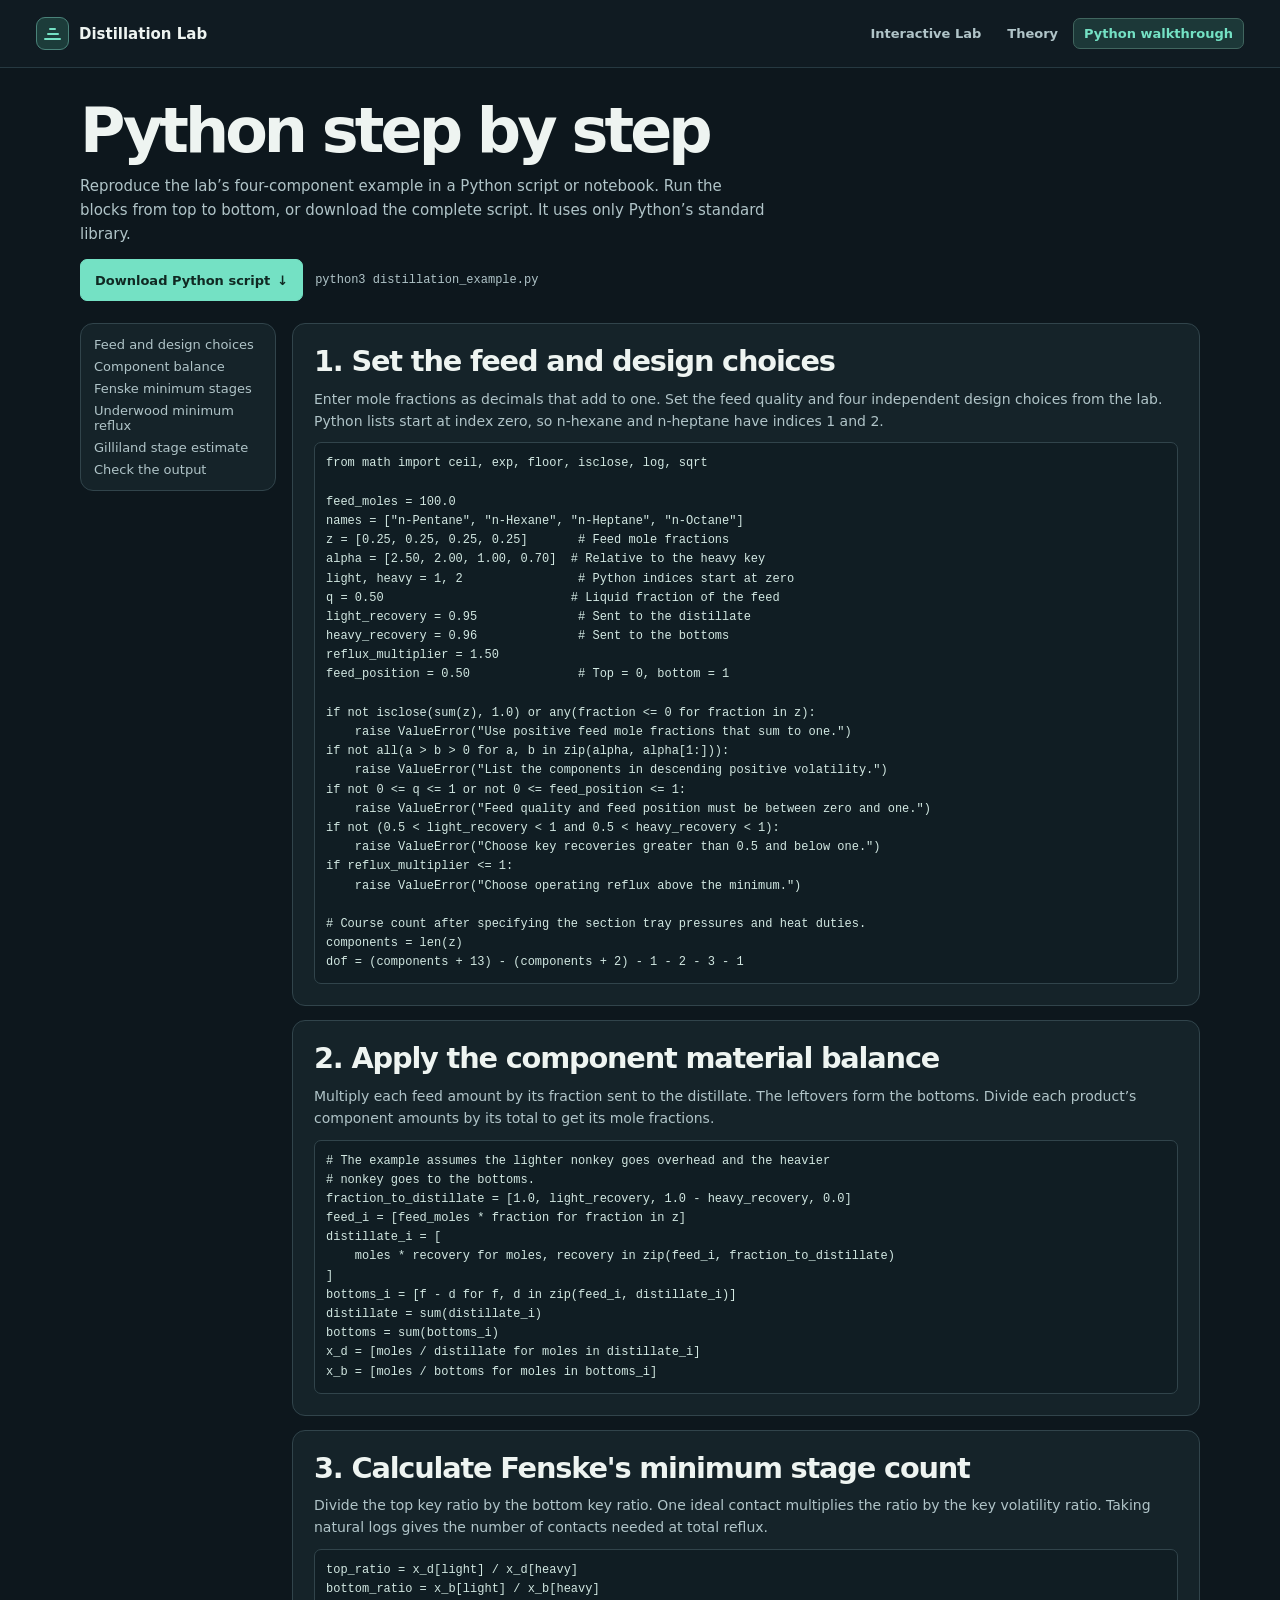
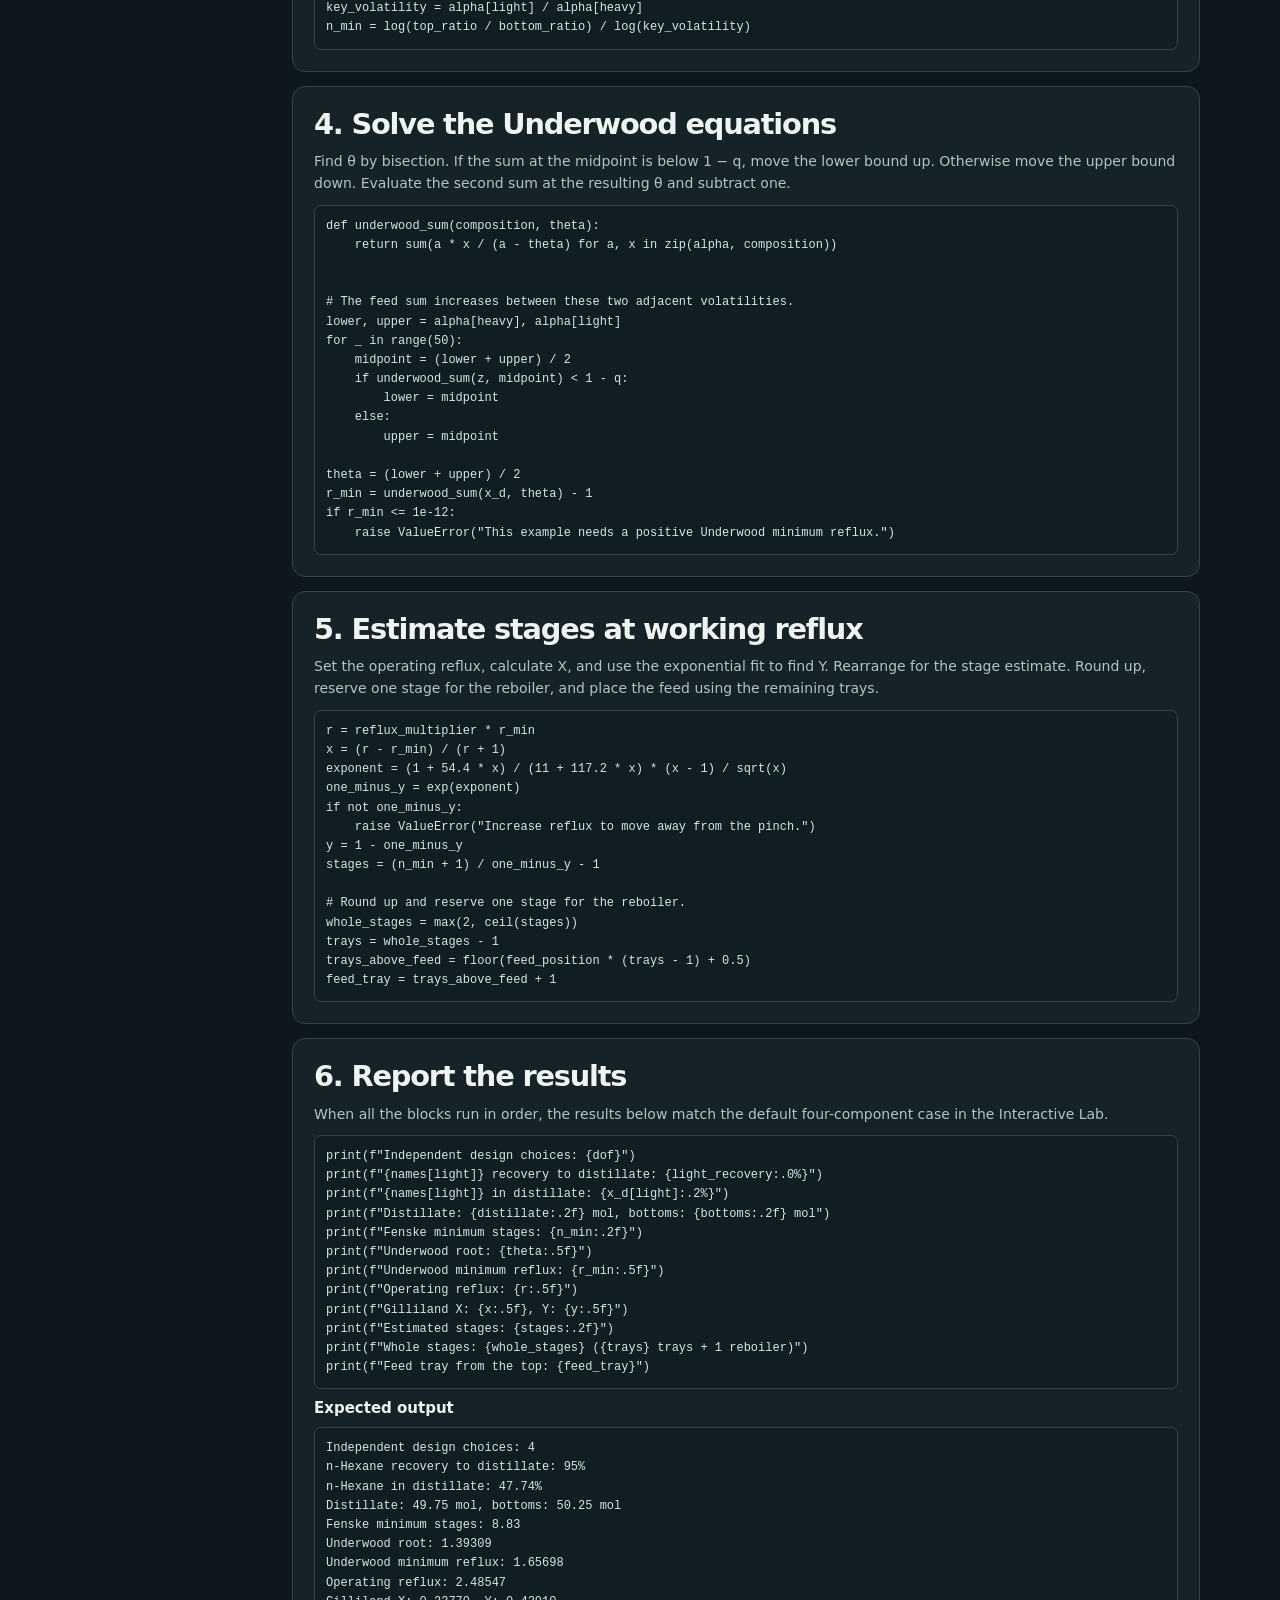
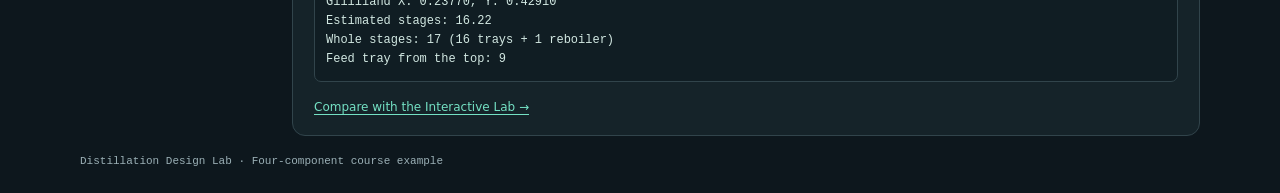
==== python.html @ 4f70b21c "Add contextual help and distillation study guides" ====
<!doctype html>
<html lang="en">
<head>
  <meta charset="utf-8">
  <meta name="viewport" content="width=device-width, initial-scale=1">
  <meta name="theme-color" content="#0d171d">
  <title>Python walkthrough · Distillation Lab</title>
  <link rel="stylesheet" href="styles.css">
</head>
<body>
  <header class="topbar">
    <div class="topbar-inner">
      <a class="brand" href="index.html"><span class="brand-icon" aria-hidden="true"><i></i><i></i><i></i></span> Distillation Lab</a>
      <nav class="page-tabs" aria-label="Lab pages">
        <a href="index.html">Interactive Lab</a>
        <a href="theory.html">Theory</a>
        <a href="python.html" aria-current="page">Python walkthrough</a>
      </nav>
    </div>
  </header>

  <main class="container study-page">
    <header class="study-intro">
      <h1>Python step by step</h1>
      <p>Reproduce the lab’s four-component example in a Python script or notebook. Run the blocks from top to bottom, or download the complete script. It uses only Python’s standard library.</p>
      <div class="study-actions">
        <a class="primary-button" href="distillation_example.py" download>Download Python script <span aria-hidden="true">↓</span></a>
        <code class="run-command">python3 distillation_example.py</code>
      </div>
    </header>

    <div class="study-layout">
      <nav class="panel study-nav" aria-label="Python steps">
        <a href="#feed">Feed and design choices</a>
        <a href="#balance">Component balance</a>
        <a href="#fenske">Fenske minimum stages</a>
        <a href="#underwood">Underwood minimum reflux</a>
        <a href="#gilliland">Gilliland stage estimate</a>
        <a href="#results">Check the output</a>
      </nav>

      <article class="study-content">
        <section class="panel study-section" id="feed">
          <h2>1. Set the feed and design choices</h2>
          <p>Enter mole fractions as decimals that add to one. Set the feed quality and four independent design choices from the lab. Python lists start at index zero, so n-hexane and n-heptane have indices 1 and 2.</p>
          <pre tabindex="0" aria-label="Python code for step 1"><code class="python-step">from math import ceil, exp, floor, isclose, log, sqrt

feed_moles = 100.0
names = [&quot;n-Pentane&quot;, &quot;n-Hexane&quot;, &quot;n-Heptane&quot;, &quot;n-Octane&quot;]
z = [0.25, 0.25, 0.25, 0.25]       # Feed mole fractions
alpha = [2.50, 2.00, 1.00, 0.70]  # Relative to the heavy key
light, heavy = 1, 2                # Python indices start at zero
q = 0.50                          # Liquid fraction of the feed
light_recovery = 0.95              # Sent to the distillate
heavy_recovery = 0.96              # Sent to the bottoms
reflux_multiplier = 1.50
feed_position = 0.50               # Top = 0, bottom = 1

if not isclose(sum(z), 1.0) or any(fraction &lt;= 0 for fraction in z):
    raise ValueError(&quot;Use positive feed mole fractions that sum to one.&quot;)
if not all(a &gt; b &gt; 0 for a, b in zip(alpha, alpha[1:])):
    raise ValueError(&quot;List the components in descending positive volatility.&quot;)
if not 0 &lt;= q &lt;= 1 or not 0 &lt;= feed_position &lt;= 1:
    raise ValueError(&quot;Feed quality and feed position must be between zero and one.&quot;)
if not (0.5 &lt; light_recovery &lt; 1 and 0.5 &lt; heavy_recovery &lt; 1):
    raise ValueError(&quot;Choose key recoveries greater than 0.5 and below one.&quot;)
if reflux_multiplier &lt;= 1:
    raise ValueError(&quot;Choose operating reflux above the minimum.&quot;)

# Course count after specifying the section tray pressures and heat duties.
components = len(z)
dof = (components + 13) - (components + 2) - 1 - 2 - 3 - 1</code></pre>
        </section>

        <section class="panel study-section" id="balance">
          <h2>2. Apply the component material balance</h2>
          <p>Multiply each feed amount by its fraction sent to the distillate. The leftovers form the bottoms. Divide each product’s component amounts by its total to get its mole fractions.</p>
          <pre tabindex="0" aria-label="Python code for step 2"><code class="python-step"># The example assumes the lighter nonkey goes overhead and the heavier
# nonkey goes to the bottoms.
fraction_to_distillate = [1.0, light_recovery, 1.0 - heavy_recovery, 0.0]
feed_i = [feed_moles * fraction for fraction in z]
distillate_i = [
    moles * recovery for moles, recovery in zip(feed_i, fraction_to_distillate)
]
bottoms_i = [f - d for f, d in zip(feed_i, distillate_i)]
distillate = sum(distillate_i)
bottoms = sum(bottoms_i)
x_d = [moles / distillate for moles in distillate_i]
x_b = [moles / bottoms for moles in bottoms_i]</code></pre>
        </section>

        <section class="panel study-section" id="fenske">
          <h2>3. Calculate Fenske&#x27;s minimum stage count</h2>
          <p>Divide the top key ratio by the bottom key ratio. One ideal contact multiplies the ratio by the key volatility ratio. Taking natural logs gives the number of contacts needed at total reflux.</p>
          <pre tabindex="0" aria-label="Python code for step 3"><code class="python-step">top_ratio = x_d[light] / x_d[heavy]
bottom_ratio = x_b[light] / x_b[heavy]
key_volatility = alpha[light] / alpha[heavy]
n_min = log(top_ratio / bottom_ratio) / log(key_volatility)</code></pre>
        </section>

        <section class="panel study-section" id="underwood">
          <h2>4. Solve the Underwood equations</h2>
          <p>Find θ by bisection. If the sum at the midpoint is below 1 − q, move the lower bound up. Otherwise move the upper bound down. Evaluate the second sum at the resulting θ and subtract one.</p>
          <pre tabindex="0" aria-label="Python code for step 4"><code class="python-step">def underwood_sum(composition, theta):
    return sum(a * x / (a - theta) for a, x in zip(alpha, composition))


# The feed sum increases between these two adjacent volatilities.
lower, upper = alpha[heavy], alpha[light]
for _ in range(50):
    midpoint = (lower + upper) / 2
    if underwood_sum(z, midpoint) &lt; 1 - q:
        lower = midpoint
    else:
        upper = midpoint

theta = (lower + upper) / 2
r_min = underwood_sum(x_d, theta) - 1
if r_min &lt;= 1e-12:
    raise ValueError(&quot;This example needs a positive Underwood minimum reflux.&quot;)</code></pre>
        </section>

        <section class="panel study-section" id="gilliland">
          <h2>5. Estimate stages at working reflux</h2>
          <p>Set the operating reflux, calculate X, and use the exponential fit to find Y. Rearrange for the stage estimate. Round up, reserve one stage for the reboiler, and place the feed using the remaining trays.</p>
          <pre tabindex="0" aria-label="Python code for step 5"><code class="python-step">r = reflux_multiplier * r_min
x = (r - r_min) / (r + 1)
exponent = (1 + 54.4 * x) / (11 + 117.2 * x) * (x - 1) / sqrt(x)
one_minus_y = exp(exponent)
if not one_minus_y:
    raise ValueError(&quot;Increase reflux to move away from the pinch.&quot;)
y = 1 - one_minus_y
stages = (n_min + 1) / one_minus_y - 1

# Round up and reserve one stage for the reboiler.
whole_stages = max(2, ceil(stages))
trays = whole_stages - 1
trays_above_feed = floor(feed_position * (trays - 1) + 0.5)
feed_tray = trays_above_feed + 1</code></pre>
        </section>

        <section class="panel study-section" id="results">
          <h2>6. Report the results</h2>
          <p>When all the blocks run in order, the results below match the default four-component case in the Interactive Lab.</p>
          <pre tabindex="0" aria-label="Python code for step 6"><code class="python-step">print(f&quot;Independent design choices: {dof}&quot;)
print(f&quot;{names[light]} recovery to distillate: {light_recovery:.0%}&quot;)
print(f&quot;{names[light]} in distillate: {x_d[light]:.2%}&quot;)
print(f&quot;Distillate: {distillate:.2f} mol, bottoms: {bottoms:.2f} mol&quot;)
print(f&quot;Fenske minimum stages: {n_min:.2f}&quot;)
print(f&quot;Underwood root: {theta:.5f}&quot;)
print(f&quot;Underwood minimum reflux: {r_min:.5f}&quot;)
print(f&quot;Operating reflux: {r:.5f}&quot;)
print(f&quot;Gilliland X: {x:.5f}, Y: {y:.5f}&quot;)
print(f&quot;Estimated stages: {stages:.2f}&quot;)
print(f&quot;Whole stages: {whole_stages} ({trays} trays + 1 reboiler)&quot;)
print(f&quot;Feed tray from the top: {feed_tray}&quot;)</code></pre>
          <h3>Expected output</h3>
          <pre tabindex="0" aria-label="Expected output"><samp id="python-output">Independent design choices: 4
n-Hexane recovery to distillate: 95%
n-Hexane in distillate: 47.74%
Distillate: 49.75 mol, bottoms: 50.25 mol
Fenske minimum stages: 8.83
Underwood root: 1.39309
Underwood minimum reflux: 1.65698
Operating reflux: 2.48547
Gilliland X: 0.23770, Y: 0.42910
Estimated stages: 16.22
Whole stages: 17 (16 trays + 1 reboiler)
Feed tray from the top: 9</samp></pre>
          <div class="study-actions"><a class="text-link" href="index.html#setup">Compare with the Interactive Lab →</a></div>
        </section>
      </article>
    </div>
    <footer>Distillation Design Lab · Four-component course example</footer>
  </main>
</body>
</html>
---- styles.css ----
:root {
  color-scheme: dark;
  --page: #0d171d;
  --panel: #152329;
  --inset: #101d23;
  --edge: #31444b;
  --text: #eef4f1;
  --muted: #b0c4c8;
  --subtle: #9bb0b6;
  --teal: #74e1c4;
  --violet: #c4b2fa;
  --amber: #f4c477;
  --mono: ui-monospace, 'Cascadia Mono', Consolas, monospace;
  font-family: Inter, 'Segoe UI', system-ui, sans-serif;
  background: var(--page);
  color: var(--text);
}
* { box-sizing: border-box; }
body { margin: 0; }
h1, h2, h3, p, figure, dl { margin: 0; }
button, input, select { font: inherit; }
button, select, summary { cursor: pointer; }
button:disabled, input:disabled { cursor: default; opacity: .55; }
a { color: inherit; }
sub, sup { line-height: 0; }
:focus-visible { outline: 2px solid var(--teal); outline-offset: 3px; }
[hidden] { display: none !important; }
.sr-only {
  position: absolute;
  width: 1px;
  height: 1px;
  padding: 0;
  margin: -1px;
  overflow: hidden;
  clip-path: inset(50%);
  white-space: nowrap;
  border: 0;
}

.topbar { border-bottom: 1px solid #263941; background: #101b22; }
.topbar-inner, .container { width: min(1250px, calc(100% - 72px)); margin-inline: auto; }
.topbar-inner { display: flex; align-items: center; justify-content: space-between; gap: 20px; min-height: 67px; }
.brand { display: inline-flex; align-items: center; gap: 10px; font-size: 15px; font-weight: 670; text-decoration: none; white-space: nowrap; }
.brand-icon {
  display: grid;
  align-content: center;
  justify-items: center;
  gap: 3px;
  width: 33px;
  height: 33px;
  border-radius: 9px;
  border: 1px solid #4a837a;
  background: #1c3c3a;
}
.brand-icon i { height: 2px; background: var(--teal); border-radius: 2px; }
.brand-icon i:nth-child(1) { width: 7px; }
.brand-icon i:nth-child(2) { width: 12px; }
.brand-icon i:nth-child(3) { width: 17px; }
.page-tabs { display: flex; flex-wrap: wrap; gap: 4px; }
.page-tabs a {
  border: 1px solid transparent;
  border-radius: 7px;
  padding: 7px 10px;
  color: var(--muted);
  font-size: 13px;
  font-weight: 650;
  text-decoration: none;
}
.page-tabs a:hover { color: var(--text); background: #203139; }
.page-tabs a[aria-current="page"] { border-color: #41665f; background: #1c3838; color: var(--teal); }
.nav-links { display: flex; flex-wrap: wrap; gap: 8px 20px; padding-top: 12px; }
.nav-links a { color: var(--muted); font-size: 12px; font-weight: 600; text-decoration: none; }
.nav-links a:hover, .text-link:hover { color: var(--teal); text-decoration: underline; }

.quiet-button, .primary-button {
  display: inline-flex;
  justify-content: center;
  align-items: center;
  gap: 7px;
  min-height: 36px;
  padding: 6px 11px;
  border: 1px solid #405760;
  border-radius: 7px;
  background: #203139;
  color: var(--text);
  font-size: 12px;
  font-weight: 650;
}
.quiet-button:hover:enabled { background: #2a414a; }
.primary-button {
  background: var(--teal);
  border-color: var(--teal);
  color: #102923;
  min-height: 42px;
  font-size: 13px;
  text-decoration: none;
  padding-inline: 14px;
}
.primary-button:hover { background: #a3f1dd; }
select { max-width: 100%; background: var(--inset); color: var(--text); border: 1px solid #415860; border-radius: 7px; padding: 7px 9px; font-size: 12px; }

.option-with-help { display: inline-flex; align-items: center; gap: 5px; min-width: 0; max-width: 100%; }
.option-with-help select { min-width: 0; }
.help-trigger {
  display: inline-grid;
  flex: 0 0 24px;
  place-items: center;
  width: 24px;
  height: 24px;
  padding: 0;
  border: 1px solid #476570;
  border-radius: 50%;
  background: #1c3039;
  color: var(--teal);
  font: 650 12px/1 var(--mono);
}
.help-trigger:hover { border-color: var(--teal); background: #25434b; }
.option-help {
  display: none;
  width: min(300px, calc(100vw - 24px));
  max-height: calc(100dvh - 24px);
  overflow: auto;
  padding: 12px 14px;
  border: 1px solid #52777f;
  border-radius: 8px;
  background: #1a2b32;
  color: var(--muted);
  box-shadow: 0 8px 28px #071116b3;
  text-align: left;
  font: 400 13px/1.5 Inter, 'Segoe UI', system-ui, sans-serif;
}
.option-help:popover-open { display: block; }
.option-help strong { display: block; margin-bottom: 4px; color: var(--text); }
@supports (position-area: block-end span-inline-end) {
  @position-try --center-option-help {
    position-area: none;
    inset: 0;
    margin: auto;
  }
  .option-help {
    position-area: block-end span-inline-end;
    position-try-fallbacks: flip-inline, flip-block, flip-inline flip-block, --center-option-help;
    inset: auto;
    margin: 6px 0;
  }
  @media (max-width: 600px) {
    .option-help {
      position-area: block-end span-all;
      justify-self: center;
      position-try-fallbacks: flip-block, --center-option-help;
    }
  }
}

.intro { display: grid; grid-template-columns: minmax(0, .76fr) minmax(0, 1.24fr); gap: clamp(22px, 5vw, 70px); align-items: start; padding: 30px 0 26px; }
.hero-copy { padding-block: 8px 0; min-width: 0; }
.eyebrow { color: var(--accent, var(--teal)); font: 600 11px/1.45 var(--mono); letter-spacing: .105em; }
h1 { margin: 8px 0 13px; font-size: clamp(44px, 5.7vw, 79px); line-height: .99; font-weight: 710; letter-spacing: -.063em; }
h1 em { color: var(--teal); font-style: normal; }
.hero-copy > p:not(.eyebrow) { max-width: 39ch; margin-bottom: 16px; color: var(--muted); font-size: 15px; line-height: 1.55; }
.primer { display: grid; gap: 8px; margin-top: 20px; padding-top: 11px; border-top: 1px solid var(--edge); }
.primer div { display: grid; grid-template-columns: 58px minmax(0, 1fr); gap: 8px; color: var(--muted); font-size: 12px; line-height: 1.45; }
.primer dt { color: var(--text); font-weight: 680; }
.primer dd { margin: 0; }

.panel { min-width: 0; border: 1px solid var(--edge); background: var(--panel); border-radius: 13px; padding: 21px; }
.panel[id] { scroll-margin-top: 12px; }
.section-top { display: flex; align-items: start; justify-content: space-between; gap: 12px; }
.panel h2 { font-size: clamp(20px, 2.25vw, 31px); letter-spacing: -.041em; font-weight: 685; line-height: 1.12; }
.panel .eyebrow { margin-bottom: 5px; }
.panel h3 { font-size: 15px; font-weight: 680; }
.connection-caption { margin-top: 4px; color: var(--muted); font-size: 12px; line-height: 1.54; }
.equipment { background: linear-gradient(155deg, #1b2d33, var(--panel) 55%); box-shadow: 0 13px 40px #07111666; }
.equipment h2 { font-size: 20px; }
.equipment-mode { flex-shrink: 0; }
.equipment-diagram {
  margin-top: 11px;
  position: relative;
  border: 1px solid #31454c;
  border-radius: 8px;
  overflow: hidden;
  background-color: #0f1e25;
  background-image: linear-gradient(#23404a54 1px, transparent 1px), linear-gradient(90deg, #23404a54 1px, transparent 1px);
  background-size: 18px 18px;
}
#equipment-plot { display: block; width: 100%; height: 302px; }
#equipment-motion { position: absolute; inset: 0; width: 100%; height: 100%; pointer-events: none; }
.equipment-controls, .demo-controls { display: flex; align-items: center; justify-content: space-between; flex-wrap: wrap; gap: 8px; margin-block: 9px; }
.equipment-controls .quiet-button, .demo-controls .quiet-button { min-height: 32px; }
.diagram-legend { display: flex; flex-wrap: wrap; gap: 6px 12px; color: var(--muted); font-size: 11px; }
.diagram-legend i { font-style: normal; font: 600 13px var(--mono); }
.vapor-key i { color: var(--amber); }
.liquid-key i { color: var(--teal); }
.product-key i { color: var(--violet); }
.tray-allocation { color: var(--teal); font: 11px/1.5 var(--mono); margin-top: 7px; }

.dof, .products, .lesson, .connection { margin-bottom: 18px; }
.setup-actions { display: flex; align-items: center; flex-wrap: wrap; justify-content: end; gap: 7px 10px; flex-shrink: 0; }
.dof .section-top .connection-caption { max-width: 78ch; }
.dof-readout { color: var(--muted); font-size: 11px; white-space: nowrap; }
.dof-readout output { color: var(--teal); font: 600 19px var(--mono); margin-right: 3px; }
.dof-grid { display: grid; grid-template-columns: repeat(2, minmax(0, 1fr)); gap: 16px; margin-top: 15px; }
.input-group { min-width: 0; margin: 0; padding: 5px 12px 9px; border: 1px solid var(--edge); border-radius: 8px; background: var(--inset); }
.input-group legend { font-size: 13px; font-weight: 680; color: var(--teal); padding: 0 5px; }
.input-group .input-caption, .pair-control p { margin: 5px 0 4px; color: var(--muted); font-size: 12px; line-height: 1.45; }
.pair-control { padding-bottom: 6px; border-bottom: 1px solid var(--edge); }
.pair-control .option-with-help { margin-bottom: 5px; }
.pair-control label { font-size: 13px; font-weight: 600; }
.pair-control select { width: 100%; }
#mixture-inputs { margin-top: 8px; }
.mixture-table { width: 100%; border-collapse: collapse; text-align: left; font-size: 12px; }
.mixture-table caption { margin-bottom: 4px; text-align: left; color: var(--muted); font-size: 11px; }
.mixture-table th, .mixture-table td { padding: 4px 3px; border-bottom: 1px solid var(--edge); }
.mixture-table th { font-weight: 600; }
.mixture-table .value { width: 52px; padding-inline: 3px; font-size: 11px; }
.mixture-table small { display: block; color: var(--subtle); }
.value {
  flex-shrink: 0;
  width: 64px;
  padding: 5px 6px;
  border-radius: 5px;
  border: 1px solid #405760;
  background: #0c191f;
  color: var(--teal);
  font: 600 13px var(--mono);
  text-align: center;
  appearance: textfield;
}
.value::-webkit-inner-spin-button { appearance: none; }
.value[aria-invalid="true"] { border-color: var(--amber); }
.value[readonly] { color: var(--muted); border-color: transparent; background: #1c2a30; }
.control { padding: 9px 0 7px; border-bottom: 1px solid var(--edge); }
.control:last-child { border-bottom: 0; padding-bottom: 0; }
.control-title { display: flex; align-items: center; justify-content: space-between; gap: 6px; }
.control-title label { font-size: 13px; font-weight: 600; }
.symbol { color: var(--subtle); font: 11px var(--mono); margin-left: 3px; }
input[type="range"] { accent-color: var(--teal); }
.control input[type="range"], #sweep-range {
  --fill: 0%;
  display: block;
  width: 100%;
  height: 6px;
  margin: 10px 0 7px;
  border-radius: 10px;
  background: linear-gradient(to right, #61c8b3 var(--fill), #3a5159 var(--fill));
  appearance: none;
  cursor: pointer;
}
input[type="range"]::-webkit-slider-thumb { appearance: none; width: 15px; height: 15px; background: var(--teal); border: 2px solid #183e37; border-radius: 50%; }
input[type="range"]::-moz-range-thumb { width: 12px; height: 12px; background: var(--teal); border: 2px solid #183e37; border-radius: 50%; }
.control-endpoints { display: flex; justify-content: space-between; gap: 5px; color: var(--subtle); font: 10px/1.35 var(--mono); }
.input-error { margin-top: 9px; color: var(--amber); font-size: 13px; line-height: 1.45; }
.setup-footer { margin-top: 12px; display: flex; flex-wrap: wrap; justify-content: space-between; gap: 6px 16px; color: var(--muted); font-size: 12px; }
.setup-footer a, .text-link, .dof-proof a { color: var(--teal); font-size: 12px; text-underline-offset: 3px; }

.products { display: grid; grid-template-columns: minmax(0, .75fr) minmax(0, 1.25fr); gap: 16px; }
.products h2 { font-size: 22px; }
.products-intro > p:not(.equation) { margin-block: 6px 10px; color: var(--muted); font-size: 13px; line-height: 1.52; }
.product-streams { display: grid; grid-template-columns: repeat(2, minmax(0, 1fr)); gap: 12px; }
.product-stream { min-width: 0; padding: 10px 12px; border: 1px solid var(--edge); border-radius: 8px; background: var(--inset); }
.product-stream h3 { font-size: 12px; margin-bottom: 8px; }
.composition-bar, .key-bar { display: flex; height: 9px; overflow: hidden; border-radius: 3px; background: #3a5159; }
.composition-bar .stream-segment { flex: 0 0 var(--segment-width); background: var(--component-color); }
.product-stream dl { margin: 7px 0 0; }
.product-stream dl div { display: flex; justify-content: space-between; gap: 6px; align-items: baseline; color: var(--muted); font-size: 11px; line-height: 1.6; }
.product-stream dt { display: flex; gap: 5px; align-items: baseline; }
.component-dot { width: 6px; height: 6px; flex: 0 0 6px; border-radius: 50%; background: var(--component-color); }
.product-stream dd { margin: 0; font-family: var(--mono); white-space: nowrap; }
.product-stream .carryover { color: var(--text); font-weight: 650; }
.product-stream .carryover dd { color: var(--component-color); }
.stream-rate { color: var(--muted); font: 11px var(--mono); display: block; margin-top: 3px; }

.fenske { --accent: var(--teal); }
.underwood { --accent: var(--violet); }
.connection { --accent: var(--amber); }
.lesson { display: grid; grid-template-columns: repeat(2, minmax(0, 1fr)); gap: clamp(15px, 3.5vw, 46px); }
.lesson h2 { max-width: 24ch; }
.lesson-copy > p:not(.eyebrow, .metric), .demo-panel p, .demo-panel figcaption, .reasoning p, .plot-explanation {
  margin-top: 7px;
  color: var(--muted);
  font-size: 13px;
  line-height: 1.55;
}
.metric { color: var(--accent); font: 650 35px/1.15 var(--mono); letter-spacing: -.05em; margin: 8px 0; }
.metric > span { color: var(--muted); font: 12px Inter, 'Segoe UI', system-ui, sans-serif; letter-spacing: 0; }
.equation {
  padding: 8px 9px;
  border: 1px solid var(--edge);
  border-radius: 6px;
  background: var(--inset);
  color: var(--text) !important;
  font: 12px/1.55 var(--mono) !important;
  overflow-wrap: anywhere;
}
.equation-follow { margin-top: 5px; }
.root { display: inline-block; color: var(--violet); margin-left: 5px; }
.reasoning { margin-top: 10px; padding: 8px 0; border-block: 1px solid var(--edge); }
.reasoning summary { font-size: 13px; font-weight: 650; color: var(--accent, var(--text)); padding-block: 2px; }
.text-link { display: inline-block; margin-top: 8px; }
.demo-panel { min-width: 0; align-self: start; padding: 13px; border: 1px solid var(--edge); border-radius: 8px; background: var(--inset); }
.demo-panel .equation { background: #13232b; }
.demo-controls { justify-content: start; }
.key-bars { display: grid; gap: 10px; margin: 12px 0; }
.key-bar { background: #7564ac; height: 14px; }
.key-bar i { display: block; width: 0; background: var(--teal); }
#stage-current-bar { transition: width .32s ease-out; }
.key-current { border: 1px solid #41665f; padding: 7px; border-radius: 6px; background: #1a3034; }
.bar-heading { display: flex; justify-content: space-between; gap: 6px; font-size: 12px; color: var(--muted); margin-bottom: 4px; }
.bar-heading strong { color: var(--text); font: 600 12px var(--mono); }
.light-text { color: var(--teal); }
.heavy-text { color: var(--violet); }
#pinch-plot, #root-plot { display: block; width: 100%; border: 1px solid #2f444c; border-radius: 6px; background: #0d1a21; margin-block: 7px; }
#pinch-plot { height: 227px; }
#root-plot { height: 135px; }
.pinch-options { margin-top: 8px; }

.gilliland-grid { display: grid; grid-template-columns: minmax(0, 1.95fr) minmax(230px, 1fr); gap: 16px; margin-top: 12px; }
.gilliland-chart { min-width: 0; }
.chart-switch {
  display: flex;
  min-width: max-content;
  padding: 3px;
  gap: 2px;
  border: 1px solid var(--edge);
  border-radius: 7px;
  margin: 1px 0 0;
  background: var(--inset);
}
.chart-switch label { position: relative; cursor: pointer; }
.chart-switch input { position: absolute; width: 1px; height: 1px; overflow: hidden; clip-path: inset(50%); }
.chart-switch label span { display: block; border-radius: 5px; padding: 6px 8px; color: var(--muted); font-size: 11px; font-weight: 650; }
.chart-switch input:checked + span { background: #344952; color: var(--text); }
.chart-switch input:focus-visible + span { outline: 2px solid var(--teal); }
.operating-point { display: flex; gap: 6px 18px; flex-wrap: wrap; align-items: center; padding: 8px 10px; border: 1px solid #675943; background: #302b24; border-radius: 7px; }
.operating-point > div { display: flex; align-items: baseline; gap: 6px; color: #ded2bc; font-size: 12px; }
.operating-point output { font: 650 15px var(--mono); color: var(--amber); }
.operating-point .active-stage { align-items: center; }
.active-stage .dot { display: inline-block; width: 7px; height: 7px; flex: 0 0 7px; border-radius: 50%; background: var(--amber); }
.active-stage output { font-size: 18px; }
.plot-area { position: relative; }
#main-plot { display: block; width: 100%; height: 287px; }
.plot-message { position: absolute; inset: 0; display: grid; place-items: center; color: var(--muted); font-size: 13px; text-align: center; padding: 12px; }
.legend, .pinch-legend { display: flex; flex-wrap: wrap; justify-content: center; gap: 6px 13px; color: var(--muted); font-size: 11px; }
.legend > span, .pinch-legend > span { display: inline-flex; align-items: center; gap: 5px; }
.legend-line { width: 17px; border-top: 2px solid var(--amber); }
.fenske-line { border-top-style: dashed; border-color: var(--teal); }
.underwood-line { border-top-style: dashed; border-color: var(--violet); }
.pinch-equilibrium { border-color: var(--violet); }
.pinch-operating { border-top: 1px dashed var(--muted); }
.legend-dot { width: 8px; height: 8px; border: 2px solid var(--amber); border-radius: 50%; }
.sweep-label { display: flex; align-items: center; justify-content: space-between; gap: 6px; margin-top: 12px; font-size: 13px; color: var(--muted); }
.sweep-label output { color: var(--amber); font: 600 13px var(--mono); }
#sweep-range { background: linear-gradient(to right, var(--amber) var(--fill), #3a5159 var(--fill)); margin-block: 12px 7px; }
#sweep-range::-webkit-slider-thumb { background: var(--amber); border-color: #553c25; }
#sweep-range::-moz-range-thumb { background: var(--amber); border-color: #553c25; }
#sweep-play { margin-top: 10px; }

.dof-proof p, .dof-proof li { margin: 7px 0 10px; color: var(--muted); font-size: 13px; line-height: 1.55; }
.dof-proof h3 { margin-top: 14px; }
.dof-proof ul { padding-left: 19px; }
#unit-counts { display: grid; grid-template-columns: repeat(auto-fit, minmax(147px, 1fr)); gap: 8px; }
#unit-counts div { background: var(--inset); border: 1px solid var(--edge); border-radius: 6px; padding: 8px; font-size: 12px; }
#unit-counts dd { color: var(--violet); margin: 4px 0 0; font: 12px var(--mono); }
.proof-heading { align-items: end; flex-wrap: wrap; margin-bottom: 6px; }
.proof-readout { padding: 7px 9px; background: var(--inset); border-radius: 6px; color: var(--teal); font: 12px/1.5 var(--mono); }
.proof-table { width: 100%; border-collapse: collapse; text-align: left; font-size: 12px; }
.proof-table th, .proof-table td { border-bottom: 1px solid var(--edge); padding: 6px 7px; }
.proof-table tbody th { font-weight: 500; color: var(--muted); }
.proof-table :is(th, td):not(:first-child) { text-align: right; }
.proof-table td { font-family: var(--mono); }
.proof-table strong { color: var(--teal); }
.proof-table tr.is-current { background: #244340; }
.proof-table tr.is-current th { color: var(--text); }

.study-page { max-width: 1120px; }
.study-intro { padding-block: 32px 22px; }
.study-intro h1 { margin-top: 0; font-size: clamp(36px, 5vw, 62px); }
.study-intro p { max-width: 72ch; color: var(--muted); font-size: 15px; line-height: 1.6; }
.study-methods {
  display: grid;
  grid-template-columns: repeat(3, minmax(0, 1fr));
  gap: 9px;
  max-width: 680px;
  margin: 17px 0 0;
  padding: 0;
  list-style: none;
}
.study-methods a {
  display: grid;
  gap: 3px;
  height: 100%;
  padding: 8px 10px;
  border: 1px solid var(--edge);
  border-radius: 7px;
  background: var(--inset);
  font-size: 13px;
  text-decoration: none;
}
.study-methods li:nth-child(1) { color: var(--teal); }
.study-methods li:nth-child(2) { color: var(--violet); }
.study-methods li:nth-child(3) { color: var(--amber); }
.study-methods a:hover { border-color: currentColor; }
.study-methods span { color: var(--muted); font-size: 11px; }
.study-layout { display: grid; grid-template-columns: 196px minmax(0, 1fr); gap: 16px; align-items: start; }
.study-nav { display: grid; gap: 7px; position: sticky; top: 12px; padding: 13px; }
.study-nav a { color: var(--muted); font-size: 13px; text-decoration: none; }
.study-nav a:hover { color: var(--teal); text-decoration: underline; }
.study-content { display: grid; gap: 14px; min-width: 0; }
.study-section > :not(:first-child) { margin-top: 10px; }
.study-section p { color: var(--muted); font-size: 14px; line-height: 1.6; }
.study-section p a { color: var(--teal); text-underline-offset: 3px; }
.study-facts { display: grid; grid-template-columns: repeat(2, minmax(0, 1fr)); gap: 8px; }
.study-facts div { padding: 7px 9px; border: 1px solid var(--edge); border-radius: 6px; background: var(--inset); font-size: 12px; }
.study-facts dt { color: var(--teal); font-weight: 650; margin-bottom: 3px; }
.study-facts dd { margin: 0; color: var(--muted); line-height: 1.45; }
.study-table { width: 100%; border-collapse: collapse; text-align: left; font-size: 12px; }
.study-table caption { margin-bottom: 5px; color: var(--muted); text-align: left; }
.study-table th, .study-table td { padding: 6px 7px; border-bottom: 1px solid var(--edge); }
.study-table :is(th, td):not(:first-child) { text-align: right; }
.study-table small { display: block; color: var(--muted); font-size: 11px; font-weight: 400; }
.study-table td { font-family: var(--mono); }
.study-table tfoot { color: var(--teal); }
.study-actions { display: flex; align-items: center; flex-wrap: wrap; gap: 9px 12px; margin-top: 13px; }
.run-command { color: var(--muted); font: 12px/1.5 var(--mono); overflow-wrap: anywhere; }
.study-section pre {
  overflow: auto;
  margin-bottom: 0;
  padding: 11px;
  border: 1px solid var(--edge);
  border-radius: 7px;
  background: var(--inset);
  color: #d2e8e2;
  font: 12px/1.6 var(--mono);
}
.study-section pre :is(code, samp) { font: inherit; }

footer { padding: 17px 0 24px; color: var(--subtle); font: 11px/1.5 var(--mono); }
dialog { width: min(590px, calc(100% - 28px)); max-height: calc(100% - 28px); border: 1px solid #4d636e; border-radius: 12px; padding: 19px; background: var(--panel); color: var(--text); }
dialog::backdrop { background: #080d11c9; }
.notes-header { display: flex; justify-content: space-between; align-items: center; gap: 8px; }
dialog h3 { font-size: 15px; margin-top: 12px; }
dialog p { color: var(--muted); font-size: 13px; line-height: 1.55; margin-top: 6px; }

@media (max-width: 1000px) {
  .topbar-inner, .container { width: calc(100% - 36px); }
  .intro { gap: 20px; }
  .panel { padding: 15px; }
  .nav-links { gap: 6px 14px; }
  .setup-actions { flex-shrink: 1; }
}
@media (max-width: 790px) {
  .topbar-inner { display: grid; grid-template-columns: minmax(0, 1fr) auto; gap: 8px; padding-block: 9px; }
  .page-tabs { grid-column: 1 / -1; grid-row: 2; }
  .intro { grid-template-columns: 1fr; padding-top: 25px; }
  h1 { font-size: clamp(46px, 10vw, 68px); }
  .primer { grid-template-columns: repeat(3, minmax(0, 1fr)); }
  .primer div { display: block; }
  .primer dt { margin-bottom: 3px; }
  .dof .section-top { flex-wrap: wrap; }
  .products, .gilliland-grid { grid-template-columns: 1fr; }
  .study-layout { grid-template-columns: 1fr; }
  .study-nav { display: flex; flex-wrap: wrap; gap: 7px 13px; position: static; }
}
@media (max-width: 570px) {
  .topbar-inner, .container { width: calc(100% - 24px); }
  .intro { padding-block: 20px 15px; }
  .panel { padding: 12px; }
  .section-top { flex-wrap: wrap; gap: 7px; }
  .primer { gap: 8px; }
  .primer div { font-size: 11px; }
  .dof-grid, .lesson { grid-template-columns: 1fr; gap: 12px; }
  .product-streams { gap: 7px; }
  .product-stream { padding: 7px; }
  .product-stream dt { gap: 3px; }
  .product-stream dl div { gap: 4px; }
  .product-stream dd { font-size: 10px; }
  .study-intro { padding-block: 25px 17px; }
  .study-table th, .study-table td { padding-inline: 3px; }
  .study-methods { gap: 5px; }
  .study-methods a { padding: 6px; font-size: 12px; }
  #main-plot { height: 251px; }
}
@media (prefers-reduced-motion: reduce) {
  #stage-current-bar { transition: none; }
}
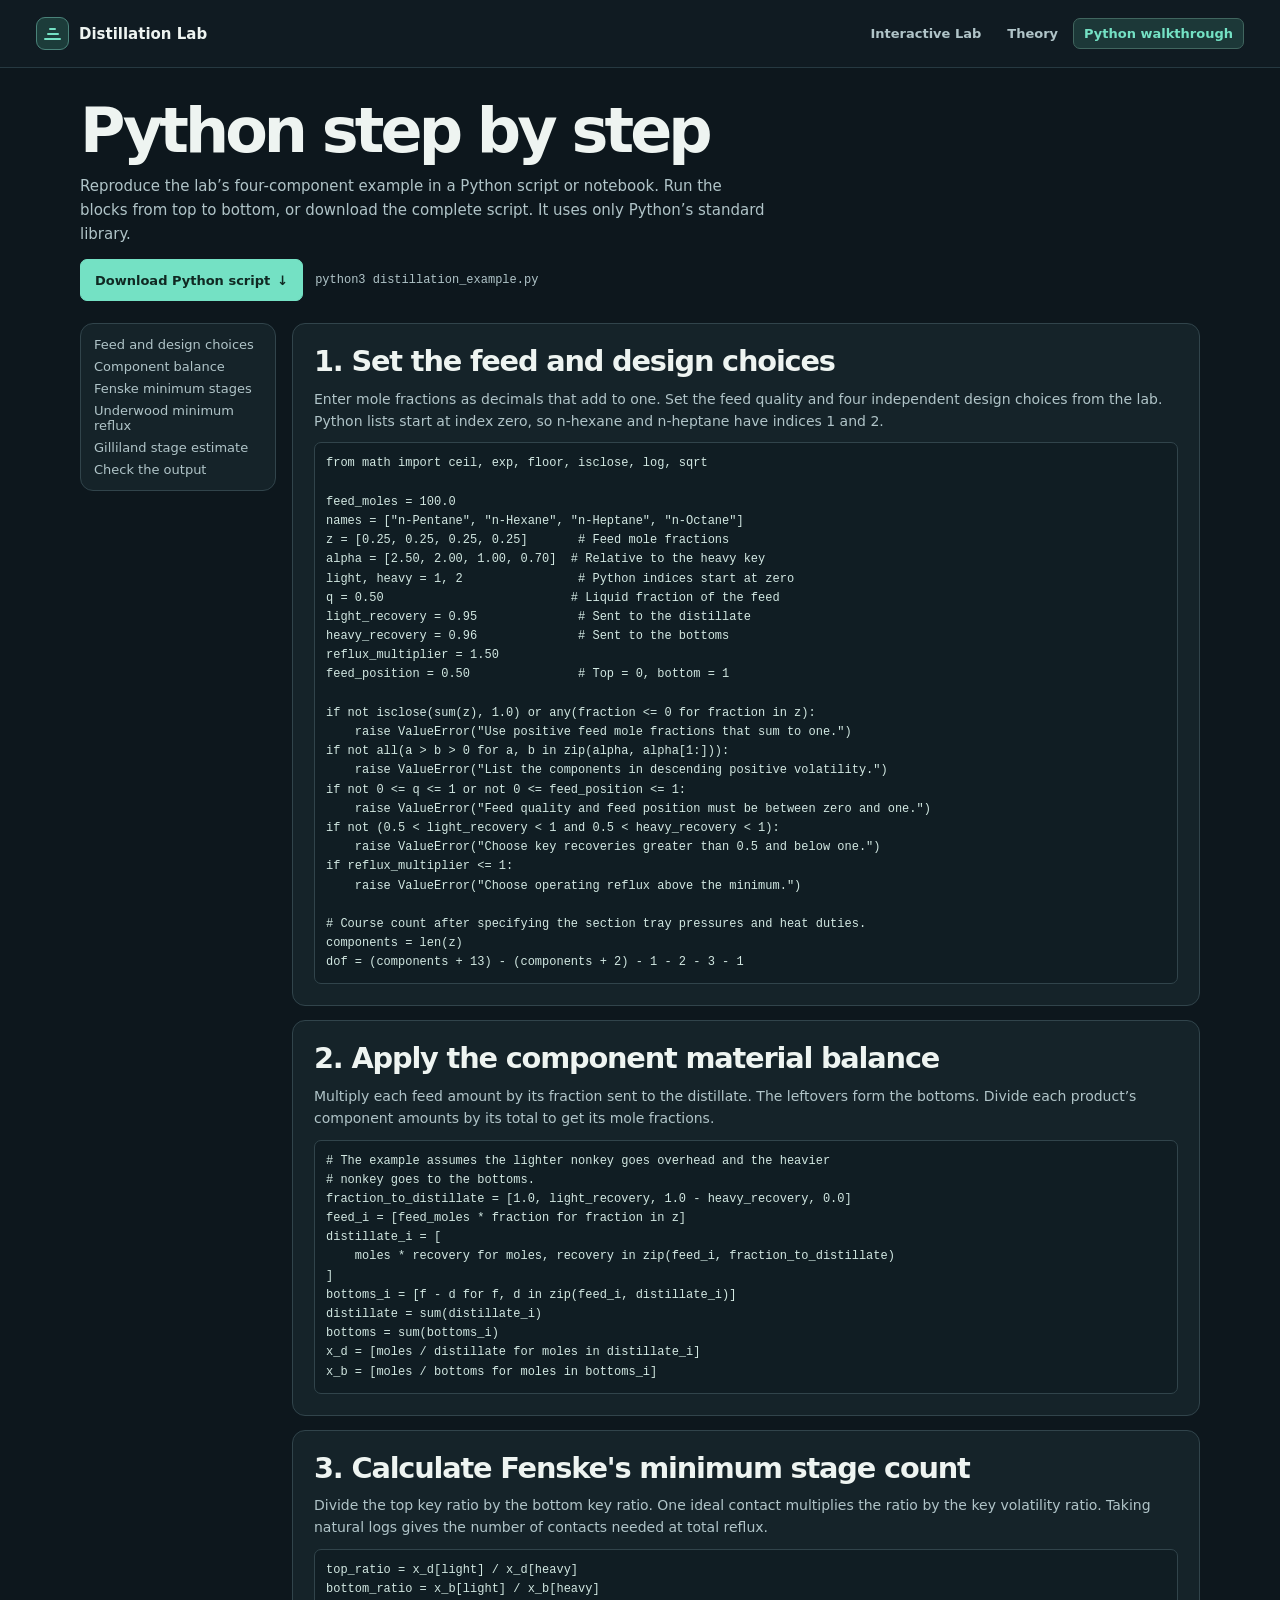
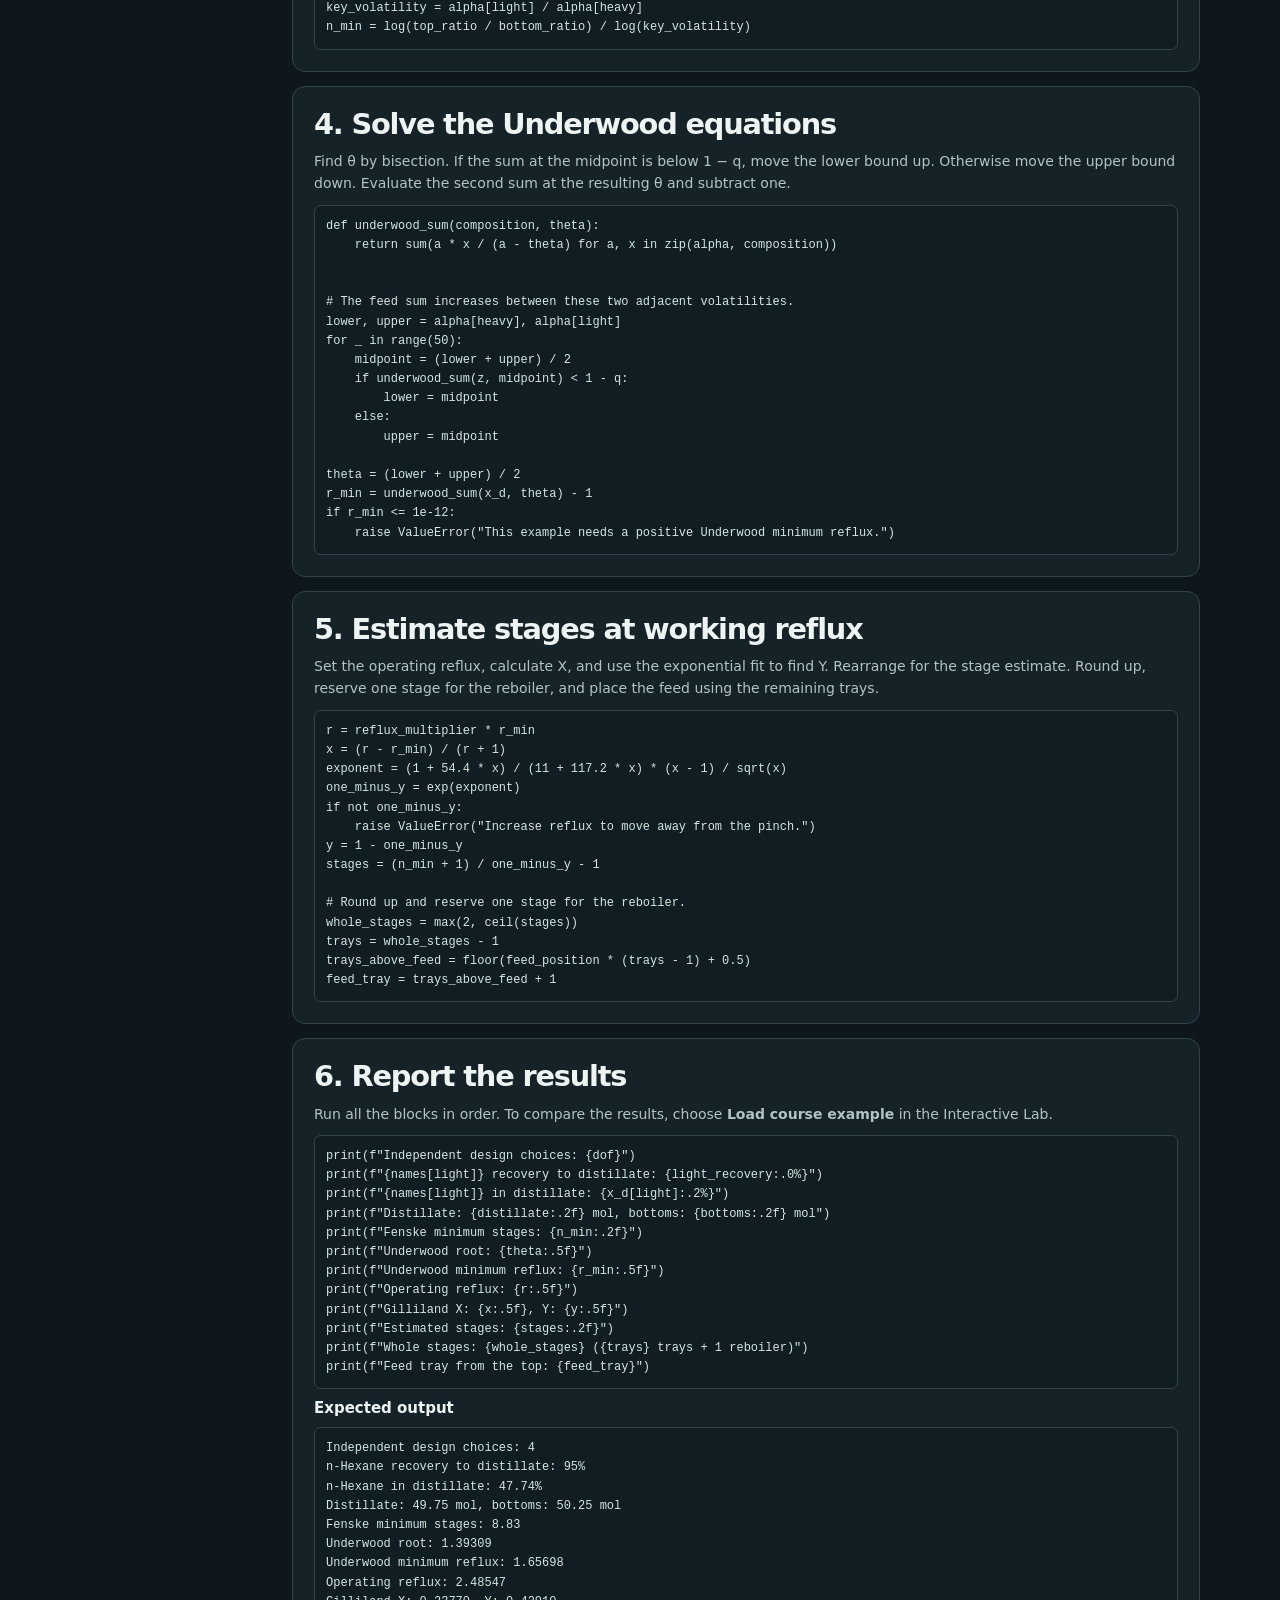
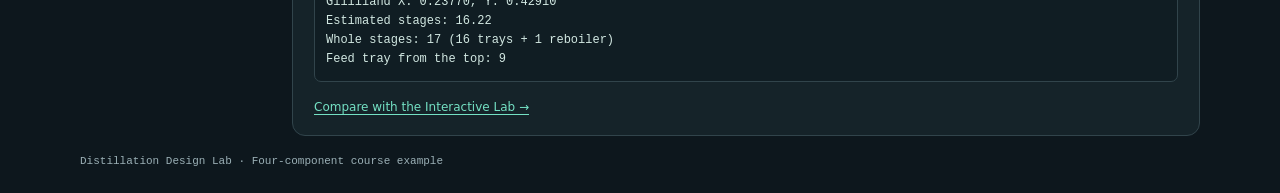
==== commit 2afaa34d: "Start the lab with an empty mixture" ====
--- a/python.html
+++ b/python.html
@@ -141,7 +141,7 @@
 
         <section class="panel study-section" id="results">
           <h2>6. Report the results</h2>
-          <p>When all the blocks run in order, the results below match the default four-component case in the Interactive Lab.</p>
+          <p>Run all the blocks in order. To compare the results, choose <strong>Load course example</strong> in the Interactive Lab.</p>
           <pre tabindex="0" aria-label="Python code for step 6"><code class="python-step">print(f&quot;Independent design choices: {dof}&quot;)
 print(f&quot;{names[light]} recovery to distillate: {light_recovery:.0%}&quot;)
 print(f&quot;{names[light]} in distillate: {x_d[light]:.2%}&quot;)
--- a/styles.css
+++ b/styles.css
@@ -68,7 +68,17 @@
 }
 .page-tabs a:hover { color: var(--text); background: #203139; }
 .page-tabs a[aria-current="page"] { border-color: #41665f; background: #1c3838; color: var(--teal); }
-.nav-links { display: flex; flex-wrap: wrap; gap: 8px 20px; padding-top: 12px; }
+.nav-links {
+  position: sticky;
+  top: 0;
+  z-index: 4;
+  display: flex;
+  flex-wrap: wrap;
+  gap: 8px 20px;
+  padding-block: 12px 9px;
+  border-bottom: 1px solid var(--edge);
+  background: var(--page);
+}
 .nav-links a { color: var(--muted); font-size: 12px; font-weight: 600; text-decoration: none; }
 .nav-links a:hover, .text-link:hover { color: var(--teal); text-decoration: underline; }
 
@@ -108,13 +118,23 @@
   width: 24px;
   height: 24px;
   padding: 0;
-  border: 1px solid #476570;
+  border: 0;
   border-radius: 50%;
-  background: #1c3039;
-  color: var(--teal);
-  font: 650 12px/1 var(--mono);
-}
-.help-trigger:hover { border-color: var(--teal); background: #25434b; }
+  background: transparent;
+}
+.help-icon {
+  display: grid;
+  place-items: center;
+  width: 16px;
+  height: 16px;
+  border: 1px solid #9de6d4;
+  border-radius: 50%;
+  background: #83dcc6;
+  color: #102923;
+  font: 750 11px/1 var(--mono);
+}
+.help-trigger:hover .help-icon,
+.option-with-help:has(.option-help:popover-open) .help-icon { background: #b8f4e4; }
 .option-help {
   display: none;
   width: min(300px, calc(100vw - 24px));
@@ -164,7 +184,7 @@
 .primer dd { margin: 0; }
 
 .panel { min-width: 0; border: 1px solid var(--edge); background: var(--panel); border-radius: 13px; padding: 21px; }
-.panel[id] { scroll-margin-top: 12px; }
+.panel[id] { scroll-margin-top: 52px; }
 .section-top { display: flex; align-items: start; justify-content: space-between; gap: 12px; }
 .panel h2 { font-size: clamp(20px, 2.25vw, 31px); letter-spacing: -.041em; font-weight: 685; line-height: 1.12; }
 .panel .eyebrow { margin-bottom: 5px; }
@@ -199,19 +219,72 @@
 .dof .section-top .connection-caption { max-width: 78ch; }
 .dof-readout { color: var(--muted); font-size: 11px; white-space: nowrap; }
 .dof-readout output { color: var(--teal); font: 600 19px var(--mono); margin-right: 3px; }
-.dof-grid { display: grid; grid-template-columns: repeat(2, minmax(0, 1fr)); gap: 16px; margin-top: 15px; }
+.dof-grid { display: grid; grid-template-columns: repeat(2, minmax(0, 1fr)); align-items: start; gap: 16px; margin-top: 15px; }
 .input-group { min-width: 0; margin: 0; padding: 5px 12px 9px; border: 1px solid var(--edge); border-radius: 8px; background: var(--inset); }
 .input-group legend { font-size: 13px; font-weight: 680; color: var(--teal); padding: 0 5px; }
-.input-group .input-caption, .pair-control p { margin: 5px 0 4px; color: var(--muted); font-size: 12px; line-height: 1.45; }
-.pair-control { padding-bottom: 6px; border-bottom: 1px solid var(--edge); }
-.pair-control .option-with-help { margin-bottom: 5px; }
-.pair-control label { font-size: 13px; font-weight: 600; }
-.pair-control select { width: 100%; }
+.input-group .input-caption { margin: 5px 0 4px; color: var(--muted); font-size: 12px; line-height: 1.45; }
+.component-picker { position: relative; }
+.component-picker label, .key-pair-field label { font-size: 13px; font-weight: 600; }
+.component-search-field {
+  display: flex;
+  align-items: center;
+  gap: 8px;
+  margin-top: 4px;
+  padding-inline: 9px;
+  border: 1px solid #415860;
+  border-radius: 7px;
+  background: #0c191f;
+}
+.component-search-field:focus-within { outline: 2px solid var(--teal); outline-offset: 2px; }
+.component-search-field input { flex: 1; min-width: 0; padding: 9px 0; border: 0; outline: 0; background: transparent; color: var(--text); font-size: 13px; }
+.search-icon { position: relative; flex: 0 0 11px; align-self: center; height: 11px; border: 1.5px solid var(--teal); border-radius: 50%; margin-right: 3px; }
+.search-icon::after { content: ''; position: absolute; right: -4px; bottom: -2px; width: 5px; height: 1.5px; background: var(--teal); transform: rotate(45deg); }
+.component-results {
+  position: absolute;
+  z-index: 5;
+  inset-inline: 0;
+  margin: 4px 0 0;
+  padding: 4px;
+  max-height: 242px;
+  overflow: auto;
+  list-style: none;
+  border: 1px solid #52777f;
+  border-radius: 7px;
+  background: #17282e;
+  box-shadow: 0 8px 20px #081318b3;
+}
+.component-results button {
+  display: flex;
+  justify-content: space-between;
+  gap: 8px;
+  width: 100%;
+  padding: 7px;
+  border: 0;
+  border-radius: 5px;
+  background: transparent;
+  color: var(--text);
+  text-align: left;
+  overflow-wrap: anywhere;
+}
+.component-results button:hover, .component-results button:focus-visible { background: #25434b; }
+.component-results small, .search-note { color: var(--muted); font-size: 11px; }
+.search-note { padding: 6px; }
+.custom-component { margin-top: 7px; padding: 8px; border: 1px solid var(--edge); border-radius: 7px; }
+.custom-component p { color: var(--muted); font-size: 12px; overflow-wrap: anywhere; }
+.custom-component-row, .mixture-summary, .key-pair-field { display: flex; align-items: center; flex-wrap: wrap; gap: 6px 9px; }
+.custom-component-row { margin-block: 5px; }
+.mixture-summary { justify-content: space-between; margin-top: 7px; color: var(--muted); font-size: 12px; }
+.mixture-summary .quiet-button { min-height: 28px; padding-block: 3px; }
+.key-pair-field { align-items: flex-start; margin-bottom: 6px; }
+.key-pair-field select { flex: 1 1 180px; min-width: 0; }
+.remove-component { width: 27px; height: 27px; padding: 0; border: 1px solid var(--edge); border-radius: 5px; background: #1e3036; color: var(--text); }
+.remove-component:hover { background: #35464a; }
 #mixture-inputs { margin-top: 8px; }
 .mixture-table { width: 100%; border-collapse: collapse; text-align: left; font-size: 12px; }
 .mixture-table caption { margin-bottom: 4px; text-align: left; color: var(--muted); font-size: 11px; }
 .mixture-table th, .mixture-table td { padding: 4px 3px; border-bottom: 1px solid var(--edge); }
 .mixture-table th { font-weight: 600; }
+.mixture-table th:first-child { overflow-wrap: anywhere; }
 .mixture-table .value { width: 52px; padding-inline: 3px; font-size: 11px; }
 .mixture-table small { display: block; color: var(--subtle); }
 .value {
@@ -297,6 +370,7 @@
 .reasoning { margin-top: 10px; padding: 8px 0; border-block: 1px solid var(--edge); }
 .reasoning summary { font-size: 13px; font-weight: 650; color: var(--accent, var(--text)); padding-block: 2px; }
 .text-link { display: inline-block; margin-top: 8px; }
+.lesson-links { display: flex; flex-wrap: wrap; gap: 0 12px; }
 .demo-panel { min-width: 0; align-self: start; padding: 13px; border: 1px solid var(--edge); border-radius: 8px; background: var(--inset); }
 .demo-panel .equation { background: #13232b; }
 .demo-controls { justify-content: start; }
@@ -354,6 +428,8 @@
 #sweep-range::-webkit-slider-thumb { background: var(--amber); border-color: #553c25; }
 #sweep-range::-moz-range-thumb { background: var(--amber); border-color: #553c25; }
 #sweep-play { margin-top: 10px; }
+.preview-dot { border-color: var(--teal); }
+.sweep-panel .sweep-preview { color: var(--teal); font-size: 12px; }
 
 .dof-proof p, .dof-proof li { margin: 7px 0 10px; color: var(--muted); font-size: 13px; line-height: 1.55; }
 .dof-proof h3 { margin-top: 14px; }
@@ -435,6 +511,8 @@
 .study-section pre :is(code, samp) { font: inherit; }
 
 footer { padding: 17px 0 24px; color: var(--subtle); font: 11px/1.5 var(--mono); }
+.lab-footer { display: flex; justify-content: space-between; flex-wrap: wrap; gap: 7px 14px; }
+.lab-footer a { color: var(--teal); }
 dialog { width: min(590px, calc(100% - 28px)); max-height: calc(100% - 28px); border: 1px solid #4d636e; border-radius: 12px; padding: 19px; background: var(--panel); color: var(--text); }
 dialog::backdrop { background: #080d11c9; }
 .notes-header { display: flex; justify-content: space-between; align-items: center; gap: 8px; }
@@ -469,6 +547,8 @@
   .primer { gap: 8px; }
   .primer div { font-size: 11px; }
   .dof-grid, .lesson { grid-template-columns: 1fr; gap: 12px; }
+  .nav-links { position: static; }
+  .panel[id] { scroll-margin-top: 8px; }
   .product-streams { gap: 7px; }
   .product-stream { padding: 7px; }
   .product-stream dt { gap: 3px; }
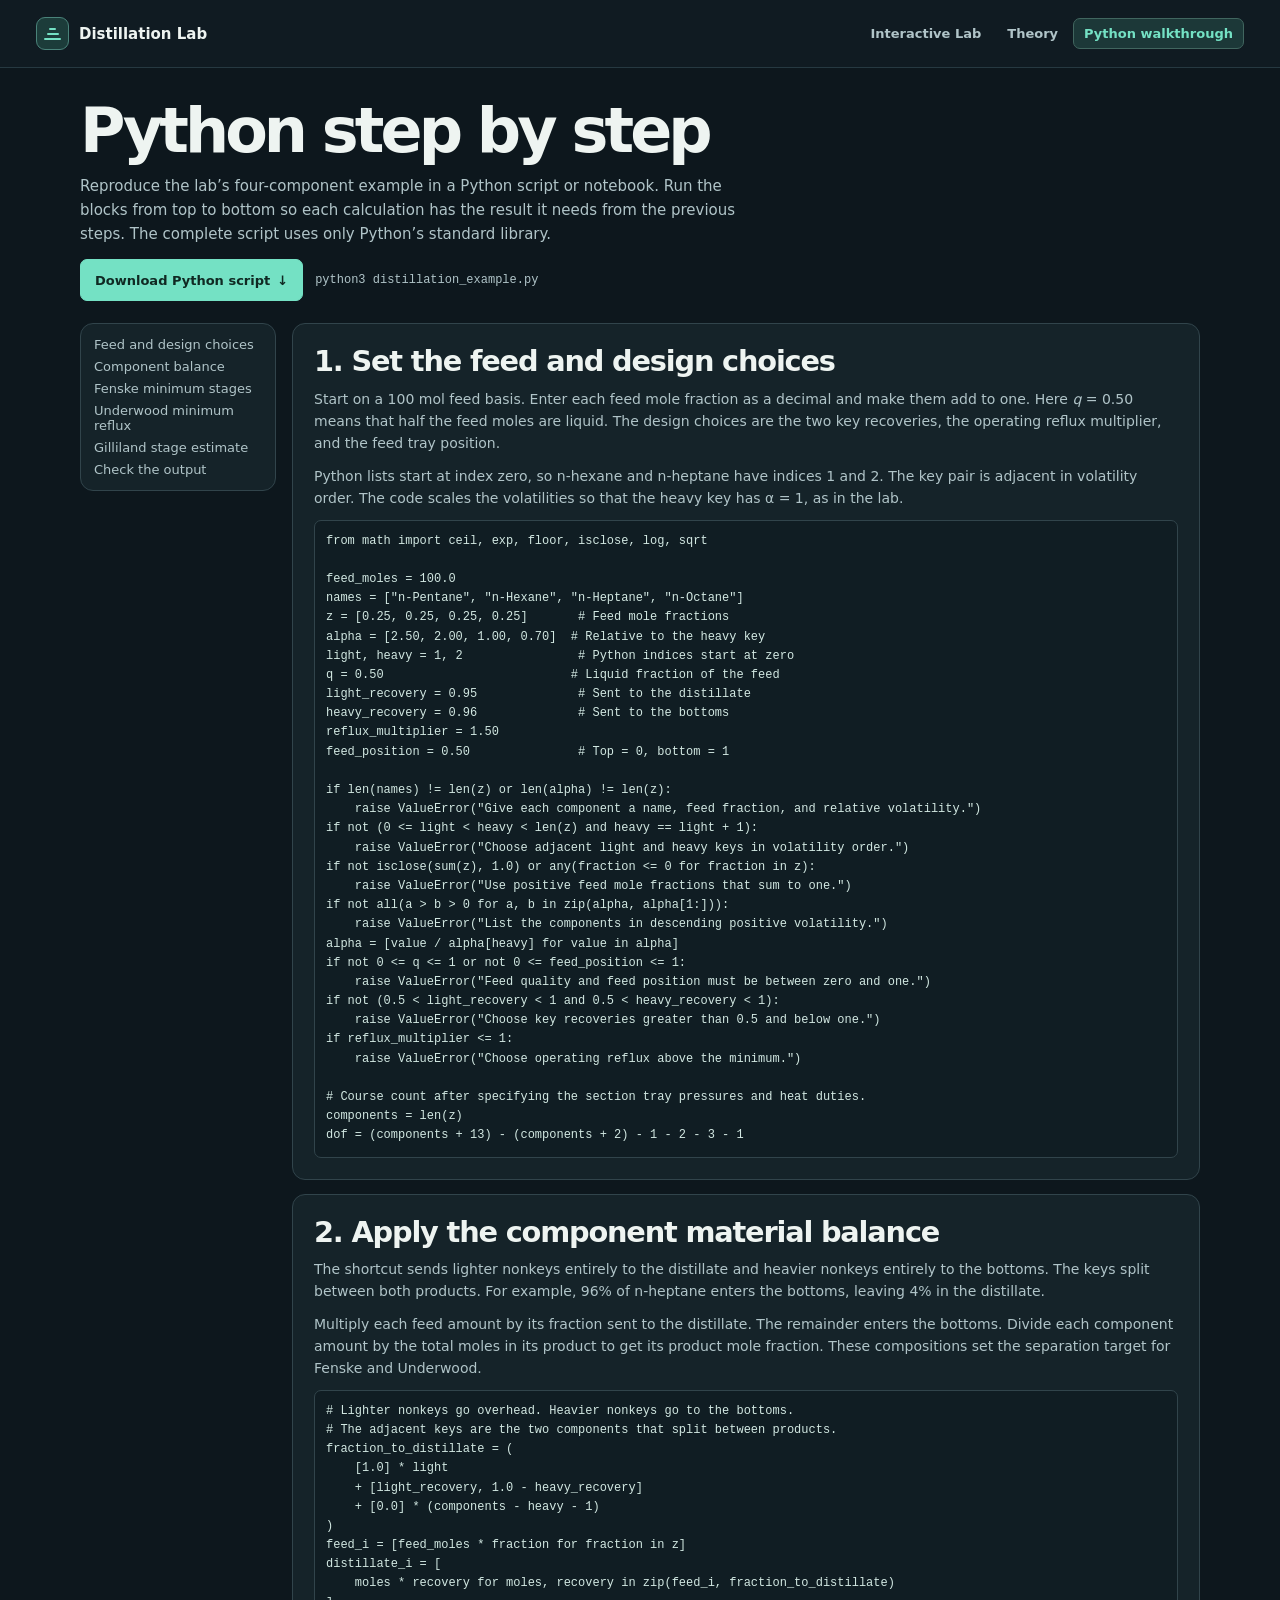
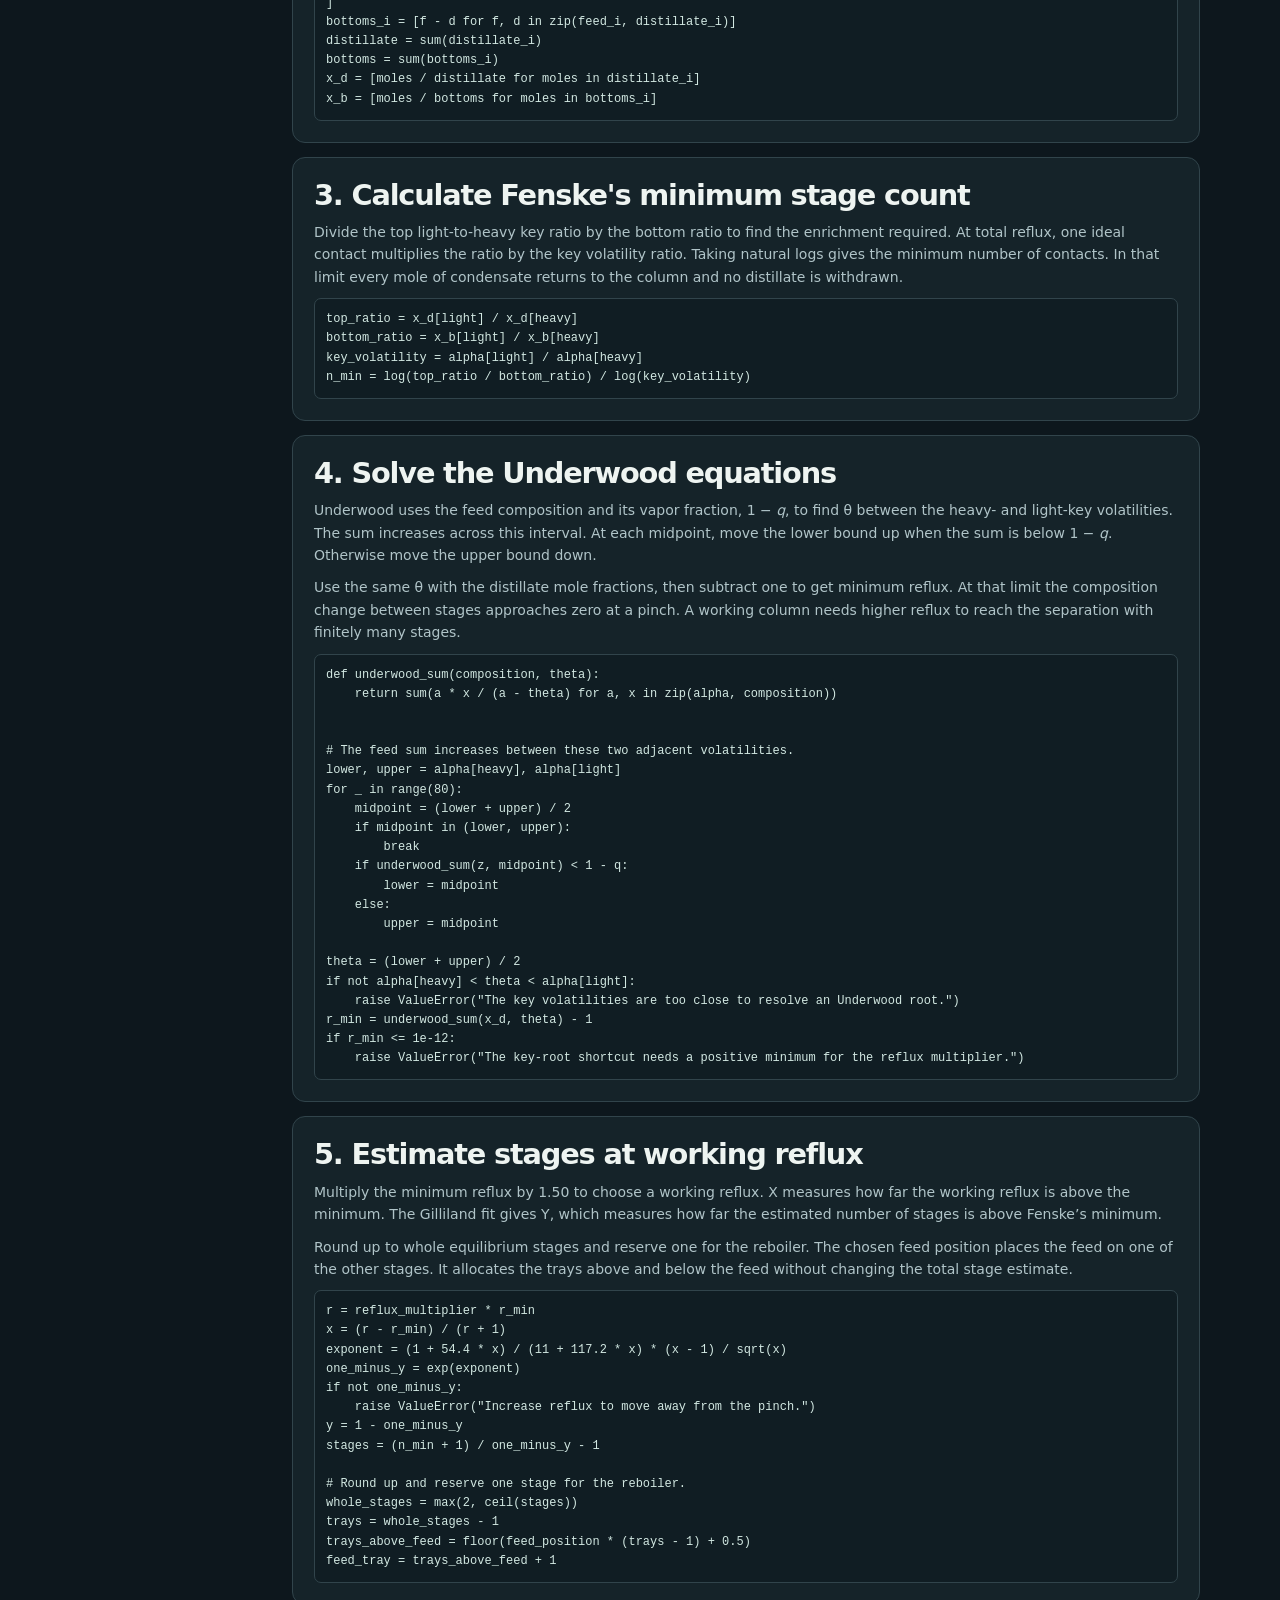
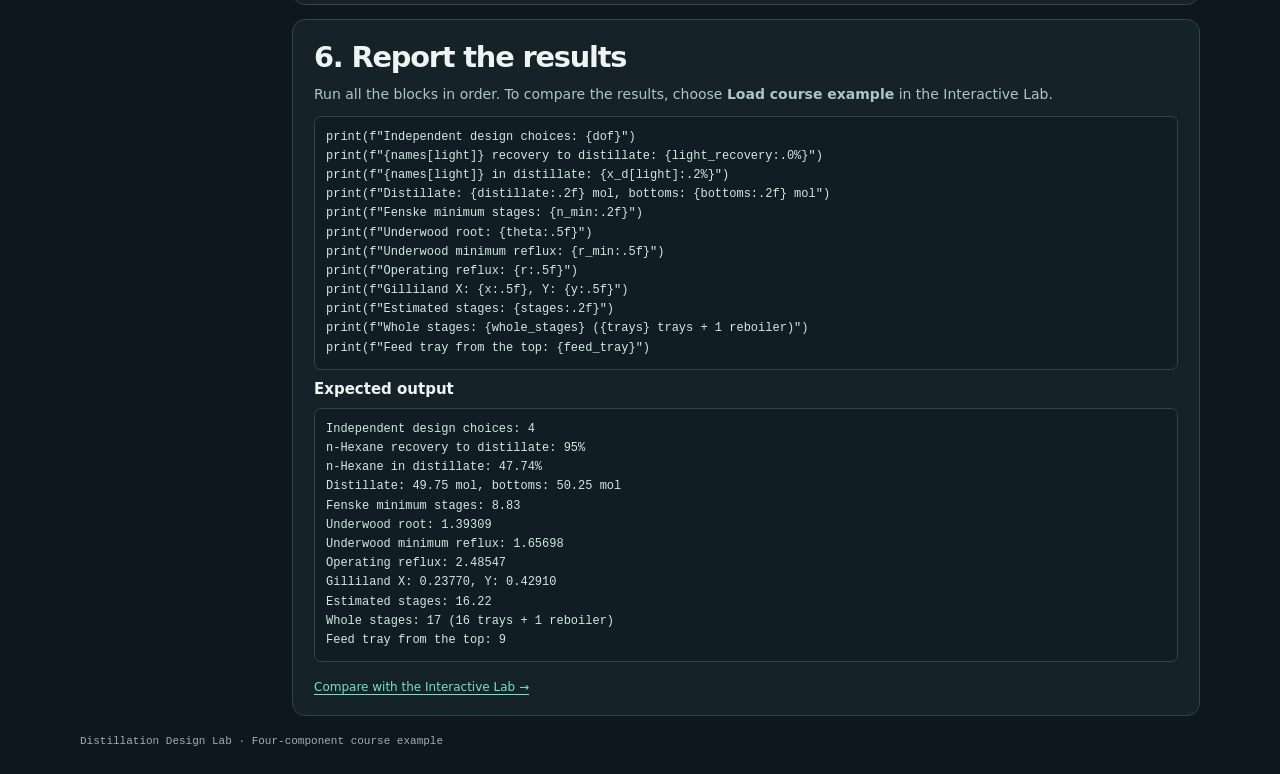
==== commit e2dec553: "Guide the full column design and clarify shortcut limits" ====
--- a/python.html
+++ b/python.html
@@ -22,7 +22,7 @@
   <main class="container study-page">
     <header class="study-intro">
       <h1>Python step by step</h1>
-      <p>Reproduce the lab’s four-component example in a Python script or notebook. Run the blocks from top to bottom, or download the complete script. It uses only Python’s standard library.</p>
+      <p>Reproduce the lab’s four-component example in a Python script or notebook. Run the blocks from top to bottom so each calculation has the result it needs from the previous steps. The complete script uses only Python’s standard library.</p>
       <div class="study-actions">
         <a class="primary-button" href="distillation_example.py" download>Download Python script <span aria-hidden="true">↓</span></a>
         <code class="run-command">python3 distillation_example.py</code>
@@ -42,7 +42,8 @@
       <article class="study-content">
         <section class="panel study-section" id="feed">
           <h2>1. Set the feed and design choices</h2>
-          <p>Enter mole fractions as decimals that add to one. Set the feed quality and four independent design choices from the lab. Python lists start at index zero, so n-hexane and n-heptane have indices 1 and 2.</p>
+          <p>Start on a 100 mol feed basis. Enter each feed mole fraction as a decimal and make them add to one. Here <var>q</var> = 0.50 means that half the feed moles are liquid. The design choices are the two key recoveries, the operating reflux multiplier, and the feed tray position.</p>
+          <p>Python lists start at index zero, so n-hexane and n-heptane have indices 1 and 2. The key pair is adjacent in volatility order. The code scales the volatilities so that the heavy key has α = 1, as in the lab.</p>
           <pre tabindex="0" aria-label="Python code for step 1"><code class="python-step">from math import ceil, exp, floor, isclose, log, sqrt
 
 feed_moles = 100.0
@@ -56,10 +57,15 @@
 reflux_multiplier = 1.50
 feed_position = 0.50               # Top = 0, bottom = 1
 
+if len(names) != len(z) or len(alpha) != len(z):
+    raise ValueError(&quot;Give each component a name, feed fraction, and relative volatility.&quot;)
+if not (0 &lt;= light &lt; heavy &lt; len(z) and heavy == light + 1):
+    raise ValueError(&quot;Choose adjacent light and heavy keys in volatility order.&quot;)
 if not isclose(sum(z), 1.0) or any(fraction &lt;= 0 for fraction in z):
     raise ValueError(&quot;Use positive feed mole fractions that sum to one.&quot;)
 if not all(a &gt; b &gt; 0 for a, b in zip(alpha, alpha[1:])):
     raise ValueError(&quot;List the components in descending positive volatility.&quot;)
+alpha = [value / alpha[heavy] for value in alpha]
 if not 0 &lt;= q &lt;= 1 or not 0 &lt;= feed_position &lt;= 1:
     raise ValueError(&quot;Feed quality and feed position must be between zero and one.&quot;)
 if not (0.5 &lt; light_recovery &lt; 1 and 0.5 &lt; heavy_recovery &lt; 1):
@@ -74,10 +80,15 @@
 
         <section class="panel study-section" id="balance">
           <h2>2. Apply the component material balance</h2>
-          <p>Multiply each feed amount by its fraction sent to the distillate. The leftovers form the bottoms. Divide each product’s component amounts by its total to get its mole fractions.</p>
-          <pre tabindex="0" aria-label="Python code for step 2"><code class="python-step"># The example assumes the lighter nonkey goes overhead and the heavier
-# nonkey goes to the bottoms.
-fraction_to_distillate = [1.0, light_recovery, 1.0 - heavy_recovery, 0.0]
+          <p>The shortcut sends lighter nonkeys entirely to the distillate and heavier nonkeys entirely to the bottoms. The keys split between both products. For example, 96% of n-heptane enters the bottoms, leaving 4% in the distillate.</p>
+          <p>Multiply each feed amount by its fraction sent to the distillate. The remainder enters the bottoms. Divide each component amount by the total moles in its product to get its product mole fraction. These compositions set the separation target for Fenske and Underwood.</p>
+          <pre tabindex="0" aria-label="Python code for step 2"><code class="python-step"># Lighter nonkeys go overhead. Heavier nonkeys go to the bottoms.
+# The adjacent keys are the two components that split between products.
+fraction_to_distillate = (
+    [1.0] * light
+    + [light_recovery, 1.0 - heavy_recovery]
+    + [0.0] * (components - heavy - 1)
+)
 feed_i = [feed_moles * fraction for fraction in z]
 distillate_i = [
     moles * recovery for moles, recovery in zip(feed_i, fraction_to_distillate)
@@ -91,7 +102,7 @@
 
         <section class="panel study-section" id="fenske">
           <h2>3. Calculate Fenske&#x27;s minimum stage count</h2>
-          <p>Divide the top key ratio by the bottom key ratio. One ideal contact multiplies the ratio by the key volatility ratio. Taking natural logs gives the number of contacts needed at total reflux.</p>
+          <p>Divide the top light-to-heavy key ratio by the bottom ratio to find the enrichment required. At total reflux, one ideal contact multiplies the ratio by the key volatility ratio. Taking natural logs gives the minimum number of contacts. In that limit every mole of condensate returns to the column and no distillate is withdrawn.</p>
           <pre tabindex="0" aria-label="Python code for step 3"><code class="python-step">top_ratio = x_d[light] / x_d[heavy]
 bottom_ratio = x_b[light] / x_b[heavy]
 key_volatility = alpha[light] / alpha[heavy]
@@ -100,29 +111,35 @@
 
         <section class="panel study-section" id="underwood">
           <h2>4. Solve the Underwood equations</h2>
-          <p>Find θ by bisection. If the sum at the midpoint is below 1 − q, move the lower bound up. Otherwise move the upper bound down. Evaluate the second sum at the resulting θ and subtract one.</p>
+          <p>Underwood uses the feed composition and its vapor fraction, 1 − <var>q</var>, to find θ between the heavy- and light-key volatilities. The sum increases across this interval. At each midpoint, move the lower bound up when the sum is below 1 − <var>q</var>. Otherwise move the upper bound down.</p>
+          <p>Use the same θ with the distillate mole fractions, then subtract one to get minimum reflux. At that limit the composition change between stages approaches zero at a pinch. A working column needs higher reflux to reach the separation with finitely many stages.</p>
           <pre tabindex="0" aria-label="Python code for step 4"><code class="python-step">def underwood_sum(composition, theta):
     return sum(a * x / (a - theta) for a, x in zip(alpha, composition))
 
 
 # The feed sum increases between these two adjacent volatilities.
 lower, upper = alpha[heavy], alpha[light]
-for _ in range(50):
+for _ in range(80):
     midpoint = (lower + upper) / 2
+    if midpoint in (lower, upper):
+        break
     if underwood_sum(z, midpoint) &lt; 1 - q:
         lower = midpoint
     else:
         upper = midpoint
 
 theta = (lower + upper) / 2
+if not alpha[heavy] &lt; theta &lt; alpha[light]:
+    raise ValueError(&quot;The key volatilities are too close to resolve an Underwood root.&quot;)
 r_min = underwood_sum(x_d, theta) - 1
 if r_min &lt;= 1e-12:
-    raise ValueError(&quot;This example needs a positive Underwood minimum reflux.&quot;)</code></pre>
+    raise ValueError(&quot;The key-root shortcut needs a positive minimum for the reflux multiplier.&quot;)</code></pre>
         </section>
 
         <section class="panel study-section" id="gilliland">
           <h2>5. Estimate stages at working reflux</h2>
-          <p>Set the operating reflux, calculate X, and use the exponential fit to find Y. Rearrange for the stage estimate. Round up, reserve one stage for the reboiler, and place the feed using the remaining trays.</p>
+          <p>Multiply the minimum reflux by 1.50 to choose a working reflux. X measures how far the working reflux is above the minimum. The Gilliland fit gives Y, which measures how far the estimated number of stages is above Fenske’s minimum.</p>
+          <p>Round up to whole equilibrium stages and reserve one for the reboiler. The chosen feed position places the feed on one of the other stages. It allocates the trays above and below the feed without changing the total stage estimate.</p>
           <pre tabindex="0" aria-label="Python code for step 5"><code class="python-step">r = reflux_multiplier * r_min
 x = (r - r_min) / (r + 1)
 exponent = (1 + 54.4 * x) / (11 + 117.2 * x) * (x - 1) / sqrt(x)
--- a/styles.css
+++ b/styles.css
@@ -277,6 +277,8 @@
 .mixture-summary .quiet-button { min-height: 28px; padding-block: 3px; }
 .key-pair-field { align-items: flex-start; margin-bottom: 6px; }
 .key-pair-field select { flex: 1 1 180px; min-width: 0; }
+.key-pair-field select, #feed-conditions { max-width: 100%; }
+#feed-conditions { margin-top: 8px; }
 .remove-component { width: 27px; height: 27px; padding: 0; border: 1px solid var(--edge); border-radius: 5px; background: #1e3036; color: var(--text); }
 .remove-component:hover { background: #35464a; }
 #mixture-inputs { margin-top: 8px; }
@@ -304,6 +306,7 @@
 .value[readonly] { color: var(--muted); border-color: transparent; background: #1c2a30; }
 .control { padding: 9px 0 7px; border-bottom: 1px solid var(--edge); }
 .control:last-child { border-bottom: 0; padding-bottom: 0; }
+#recovery-controls { padding-bottom: 7px; border-bottom: 1px solid var(--edge); }
 .control-title { display: flex; align-items: center; justify-content: space-between; gap: 6px; }
 .control-title label { font-size: 13px; font-weight: 600; }
 .symbol { color: var(--subtle); font: 11px var(--mono); margin-left: 3px; }
@@ -336,7 +339,8 @@
 .composition-bar .stream-segment { flex: 0 0 var(--segment-width); background: var(--component-color); }
 .product-stream dl { margin: 7px 0 0; }
 .product-stream dl div { display: flex; justify-content: space-between; gap: 6px; align-items: baseline; color: var(--muted); font-size: 11px; line-height: 1.6; }
-.product-stream dt { display: flex; gap: 5px; align-items: baseline; }
+.product-stream dt { display: flex; min-width: 0; gap: 5px; align-items: baseline; }
+.product-stream dt span { overflow-wrap: anywhere; }
 .component-dot { width: 6px; height: 6px; flex: 0 0 6px; border-radius: 50%; background: var(--component-color); }
 .product-stream dd { margin: 0; font-family: var(--mono); white-space: nowrap; }
 .product-stream .carryover { color: var(--text); font-weight: 650; }
@@ -387,6 +391,44 @@
 #pinch-plot { height: 227px; }
 #root-plot { height: 135px; }
 .pinch-options { margin-top: 8px; }
+.condenser-proof { margin-top: 12px; }
+.condensate-diagram { margin-top: 10px; }
+.condensate-inlet {
+  text-align: center;
+  color: var(--muted);
+  font-size: 12px;
+}
+.condensate-inlet::after { content: ''; display: block; width: 2px; height: 12px; margin-inline: auto; background: var(--teal); }
+.condensate-inlet strong { margin-inline-start: 4px; color: var(--text); }
+.condensate-drum {
+  width: min(215px, 84%);
+  margin-inline: auto;
+  padding: 7px 13px;
+  border: 1px solid var(--subtle);
+  border-radius: 24px;
+  background: #14252c;
+  text-align: center;
+  font-size: 12px;
+}
+.condensate-split { height: 9px; margin-top: 5px; overflow: hidden; border-radius: 6px; background: var(--violet); }
+.condensate-split i { display: block; width: var(--reflux-share, 100%); height: 100%; background: var(--teal); transition: width .3s ease; }
+.condensate-pipes { display: flex; width: 50%; height: 17px; margin-inline: auto; }
+.condensate-pipes i { flex: 1; border-top: 2px solid; border-left: 2px solid; border-top-left-radius: 5px; color: var(--teal); }
+.condensate-pipes i + i { border-left: 0; border-right: 2px solid; border-radius: 0 5px 0 0; color: var(--violet); }
+.condensate-diagram[data-total="true"] .condensate-pipes i + i { border-top-style: dashed; border-right-style: dashed; color: var(--subtle); }
+.condensate-outlets, .pinch-measures { display: grid; grid-template-columns: repeat(2, minmax(0, 1fr)); gap: 7px; }
+.condensate-outlets > div, .pinch-measures > div {
+  padding: 7px 8px;
+  border: 1px solid var(--edge);
+  border-radius: 6px;
+  background: #14252c;
+}
+.condensate-outlets dt, .pinch-measures dt { color: var(--muted); font-size: 12px; }
+.condensate-outlets dd, .pinch-measures dd { margin: 4px 0 0; color: var(--teal); font: 650 13px/1.3 var(--mono); }
+.condensate-outlets > div:last-child dd, .pinch-measures > div:first-child dd { color: var(--violet); }
+.condensate-diagram[data-total="true"] .condensate-outlets > div:last-child { border-style: dashed; background: transparent; }
+#condenser-proof-result { display: block; margin-top: 3px; color: var(--text); }
+.pinch-measures { margin-top: 8px; }
 
 .gilliland-grid { display: grid; grid-template-columns: minmax(0, 1.95fr) minmax(230px, 1fr); gap: 16px; margin-top: 12px; }
 .gilliland-chart { min-width: 0; }
@@ -447,6 +489,124 @@
 .proof-table strong { color: var(--teal); }
 .proof-table tr.is-current { background: #244340; }
 .proof-table tr.is-current th { color: var(--text); }
+
+.walkthrough-open { overflow: hidden; }
+.walkthrough { position: fixed; inset: 0; z-index: 30; pointer-events: none; }
+.walkthrough-shade {
+  position: absolute;
+  background: #050b10a6;
+  pointer-events: auto;
+  cursor: pointer;
+}
+.shade-top { inset: 0 0 auto; height: var(--spot-top); }
+.shade-bottom { inset: var(--spot-bottom) 0 0; }
+.shade-left { inset: var(--spot-top) auto auto 0; width: var(--spot-left); height: var(--spot-height); }
+.shade-right { inset: var(--spot-top) 0 auto var(--spot-right); height: var(--spot-height); }
+.walkthrough-spotlight {
+  position: absolute;
+  top: var(--spot-top);
+  left: var(--spot-left);
+  width: var(--spot-width);
+  height: var(--spot-height);
+  border: 2px solid var(--teal);
+  border-radius: 8px;
+  box-shadow: 0 0 16px #74e1c422;
+}
+#mixture-picker-step.walkthrough-target .component-results {
+  position: static;
+  max-height: var(--walkthrough-results-height, 138px);
+  box-shadow: none;
+}
+.walkthrough-target-scroll { max-height: var(--walkthrough-target-height); overflow: auto; overscroll-behavior: contain; }
+.walkthrough-card {
+  --walkthrough-paper: #f3faf7;
+  --walkthrough-line: #b5d1c7;
+  position: absolute;
+  display: flex;
+  flex-direction: column;
+  pointer-events: auto;
+  width: min(320px, calc(100% - 24px));
+  border: 1px solid var(--walkthrough-line);
+  border-radius: 11px;
+  background: var(--walkthrough-paper);
+  color: #152e2a;
+  box-shadow: 0 10px 32px #07111691;
+}
+.walkthrough-card:focus { outline: none; }
+.walkthrough-card::before {
+  position: absolute;
+  width: 12px;
+  height: 12px;
+  background: var(--walkthrough-paper);
+  transform: rotate(45deg);
+  pointer-events: none;
+  content: "";
+}
+.walkthrough-card[data-placement="right"]::before {
+  top: calc(var(--spotlight-pointer) - 6px);
+  left: -7px;
+  border-bottom: 1px solid var(--walkthrough-line);
+  border-left: 1px solid var(--walkthrough-line);
+}
+.walkthrough-card[data-placement="left"]::before {
+  top: calc(var(--spotlight-pointer) - 6px);
+  right: -7px;
+  border-top: 1px solid var(--walkthrough-line);
+  border-right: 1px solid var(--walkthrough-line);
+}
+.walkthrough-card[data-placement="below"]::before {
+  top: -7px;
+  left: calc(var(--spotlight-pointer) - 6px);
+  border-top: 1px solid var(--walkthrough-line);
+  border-left: 1px solid var(--walkthrough-line);
+}
+.walkthrough-card[data-placement="above"]::before {
+  bottom: -7px;
+  left: calc(var(--spotlight-pointer) - 6px);
+  border-bottom: 1px solid var(--walkthrough-line);
+  border-right: 1px solid var(--walkthrough-line);
+}
+.walkthrough-card :focus-visible { outline-color: #177b68; }
+.walkthrough-body { min-height: 0; overflow: auto; overscroll-behavior: contain; padding: 12px 14px 6px; }
+.walkthrough-body:focus-visible { outline-offset: -2px; }
+.walkthrough-progress { color: #486660; font: 700 11px/1.4 var(--mono); text-transform: uppercase; }
+.walkthrough-progress-bar {
+  display: block;
+  appearance: none;
+  width: 100%;
+  height: 4px;
+  margin-top: 5px;
+  overflow: hidden;
+  border: 0;
+  border-radius: 5px;
+  background: #dbeae4;
+  color: #168674;
+}
+.walkthrough-progress-bar::-webkit-progress-bar { background: #dbeae4; }
+.walkthrough-progress-bar::-webkit-progress-value { background: #168674; border-radius: 5px; }
+.walkthrough-progress-bar::-moz-progress-bar { background: #168674; border-radius: 5px; }
+#walkthrough-title { margin-top: 8px; font-size: 16px; line-height: 1.25; }
+#walkthrough-instruction { margin-top: 4px; font-size: 14px; font-weight: 600; line-height: 1.4; }
+.walkthrough-why { margin-top: 6px; color: #36564f; font-size: 13px; line-height: 1.4; }
+.walkthrough-status { margin-top: 4px; color: #46645e; font-size: 12px; line-height: 1.4; }
+.walkthrough-actions, .walkthrough-navigation { display: flex; align-items: center; gap: 6px; }
+.walkthrough-actions { flex-shrink: 0; justify-content: space-between; padding: 4px 12px 10px; }
+.walkthrough-actions button { min-height: 34px; }
+.walkthrough-navigation .quiet-button { border-color: #bdd6ce; background: transparent; color: #31544c; }
+.walkthrough-navigation .quiet-button:hover:enabled { background: #e0eee9; }
+.walkthrough-navigation .primary-button { min-width: 68px; border-color: transparent; background: #086b59; color: white; }
+.walkthrough-navigation .primary-button:hover:enabled { background: #065447; }
+.walkthrough-skip, .walkthrough-edit {
+  padding: 5px;
+  border: 0;
+  background: transparent;
+  color: #42645b;
+  font-size: 12px;
+  text-decoration: underline;
+  text-underline-offset: 3px;
+}
+.walkthrough-skip:hover, .walkthrough-edit:hover { color: #15392e; }
+.walkthrough-edit { min-height: 30px; padding-inline: 0; }
 
 .study-page { max-width: 1120px; }
 .study-intro { padding-block: 32px 22px; }
@@ -549,6 +709,7 @@
   .dof-grid, .lesson { grid-template-columns: 1fr; gap: 12px; }
   .nav-links { position: static; }
   .panel[id] { scroll-margin-top: 8px; }
+  .component-search-field input, .control .value, .custom-component .value { font-size: 16px; }
   .product-streams { gap: 7px; }
   .product-stream { padding: 7px; }
   .product-stream dt { gap: 3px; }
@@ -561,5 +722,5 @@
   #main-plot { height: 251px; }
 }
 @media (prefers-reduced-motion: reduce) {
-  #stage-current-bar { transition: none; }
-}
+  #stage-current-bar, .condensate-split i { transition: none; }
+}
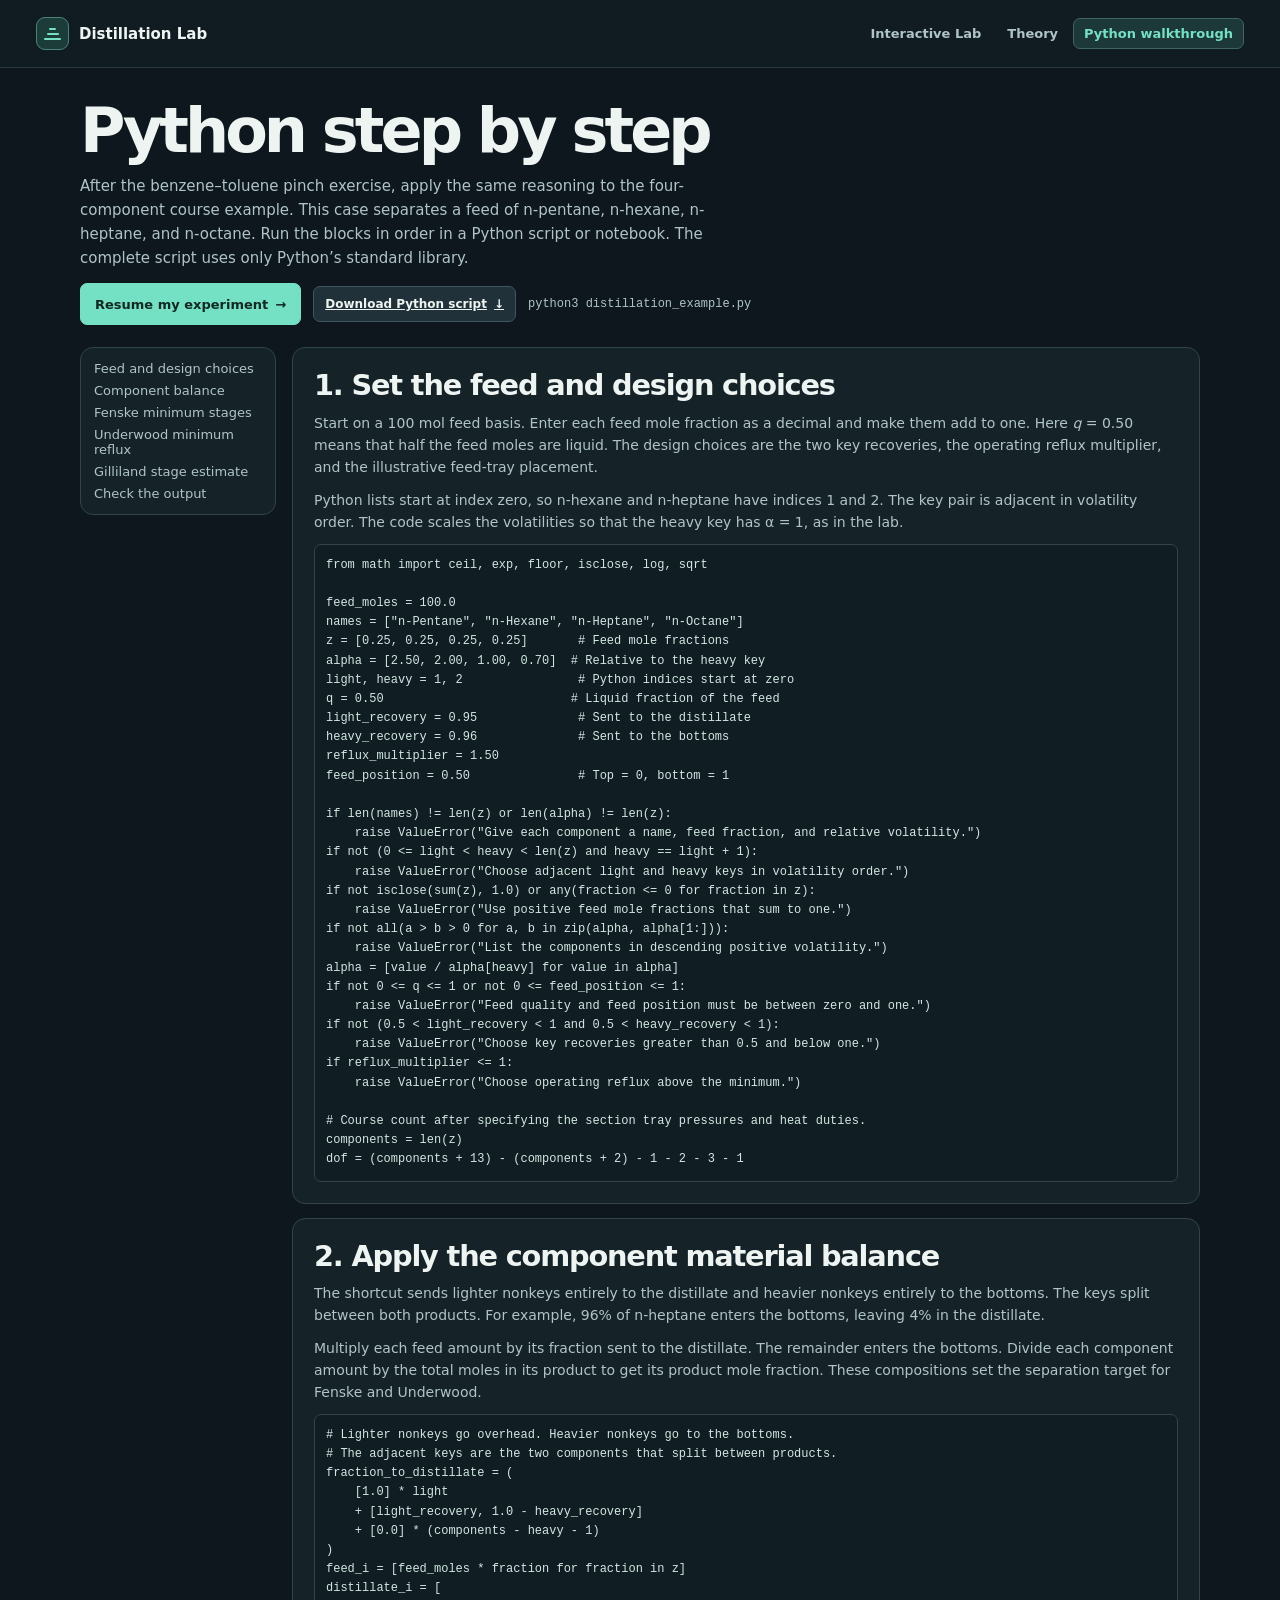
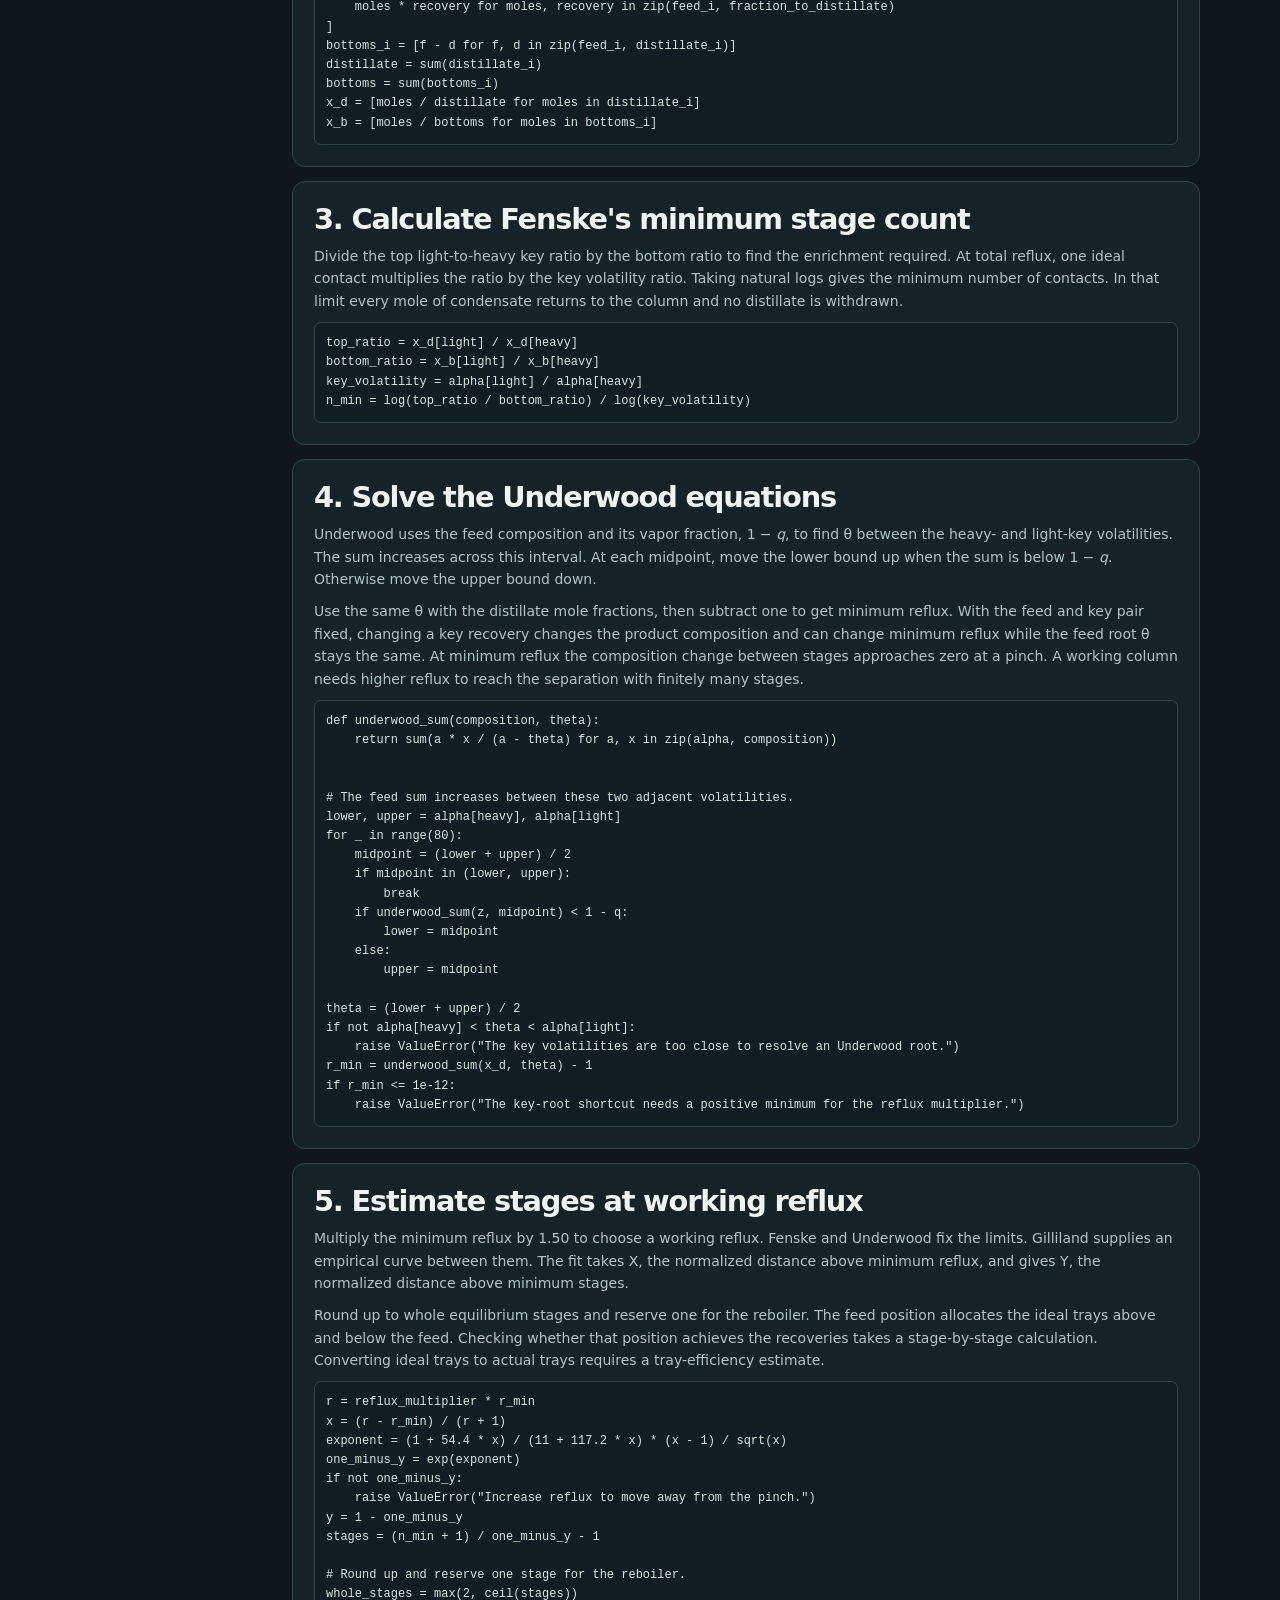
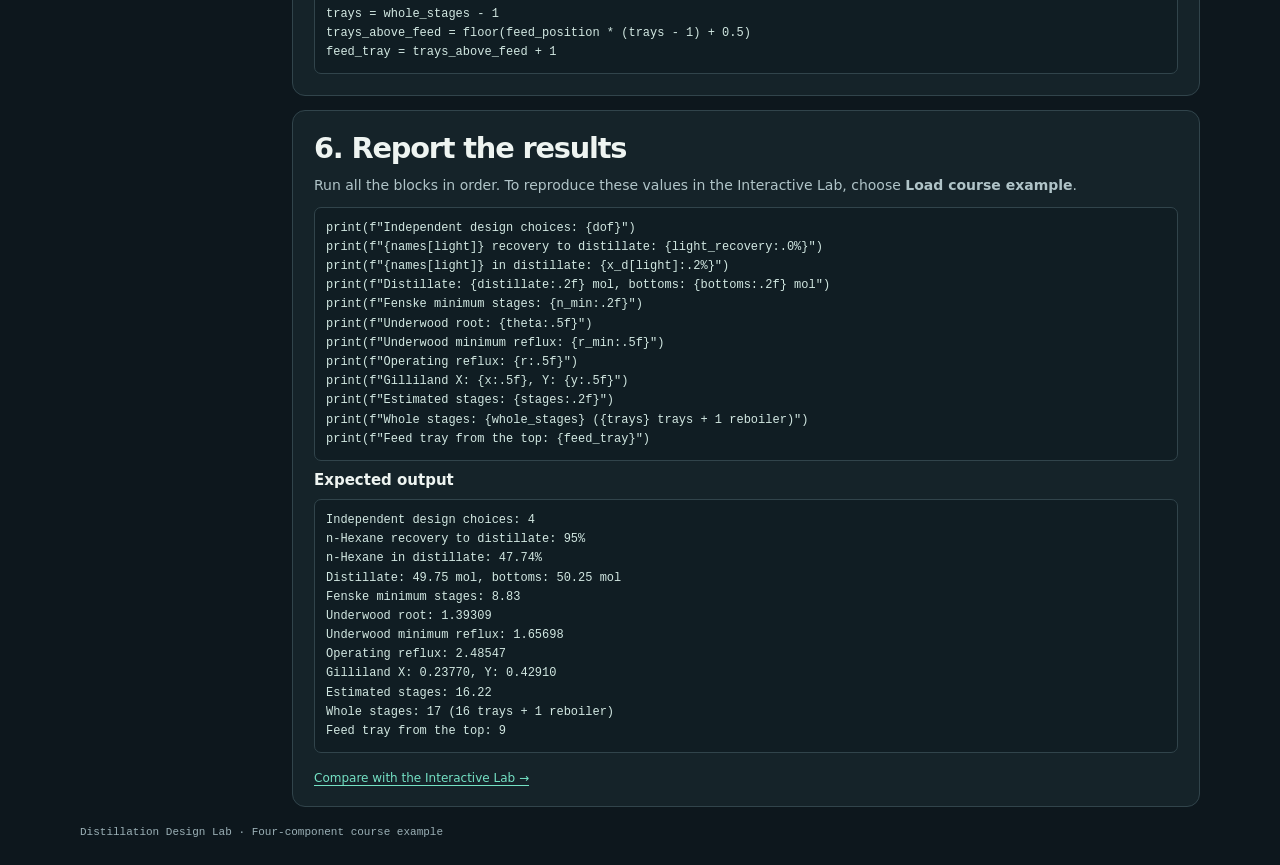
==== commit 3330bc69: "Teach distillation limits before revealing the working estimate" ====
--- a/python.html
+++ b/python.html
@@ -22,9 +22,10 @@
   <main class="container study-page">
     <header class="study-intro">
       <h1>Python step by step</h1>
-      <p>Reproduce the lab’s four-component example in a Python script or notebook. Run the blocks from top to bottom so each calculation has the result it needs from the previous steps. The complete script uses only Python’s standard library.</p>
+      <p>After the benzene–toluene pinch exercise, apply the same reasoning to the four-component course example. This case separates a feed of n-pentane, n-hexane, n-heptane, and n-octane. Run the blocks in order in a Python script or notebook. The complete script uses only Python’s standard library.</p>
       <div class="study-actions">
-        <a class="primary-button" href="distillation_example.py" download>Download Python script <span aria-hidden="true">↓</span></a>
+        <a class="primary-button" href="index.html#setup">Resume my experiment <span aria-hidden="true">→</span></a>
+        <a class="quiet-button" href="distillation_example.py" download>Download Python script <span aria-hidden="true">↓</span></a>
         <code class="run-command">python3 distillation_example.py</code>
       </div>
     </header>
@@ -42,7 +43,7 @@
       <article class="study-content">
         <section class="panel study-section" id="feed">
           <h2>1. Set the feed and design choices</h2>
-          <p>Start on a 100 mol feed basis. Enter each feed mole fraction as a decimal and make them add to one. Here <var>q</var> = 0.50 means that half the feed moles are liquid. The design choices are the two key recoveries, the operating reflux multiplier, and the feed tray position.</p>
+          <p>Start on a 100 mol feed basis. Enter each feed mole fraction as a decimal and make them add to one. Here <var>q</var> = 0.50 means that half the feed moles are liquid. The design choices are the two key recoveries, the operating reflux multiplier, and the illustrative feed-tray placement.</p>
           <p>Python lists start at index zero, so n-hexane and n-heptane have indices 1 and 2. The key pair is adjacent in volatility order. The code scales the volatilities so that the heavy key has α = 1, as in the lab.</p>
           <pre tabindex="0" aria-label="Python code for step 1"><code class="python-step">from math import ceil, exp, floor, isclose, log, sqrt
 
@@ -112,7 +113,7 @@
         <section class="panel study-section" id="underwood">
           <h2>4. Solve the Underwood equations</h2>
           <p>Underwood uses the feed composition and its vapor fraction, 1 − <var>q</var>, to find θ between the heavy- and light-key volatilities. The sum increases across this interval. At each midpoint, move the lower bound up when the sum is below 1 − <var>q</var>. Otherwise move the upper bound down.</p>
-          <p>Use the same θ with the distillate mole fractions, then subtract one to get minimum reflux. At that limit the composition change between stages approaches zero at a pinch. A working column needs higher reflux to reach the separation with finitely many stages.</p>
+          <p>Use the same θ with the distillate mole fractions, then subtract one to get minimum reflux. With the feed and key pair fixed, changing a key recovery changes the product composition and can change minimum reflux while the feed root θ stays the same. At minimum reflux the composition change between stages approaches zero at a pinch. A working column needs higher reflux to reach the separation with finitely many stages.</p>
           <pre tabindex="0" aria-label="Python code for step 4"><code class="python-step">def underwood_sum(composition, theta):
     return sum(a * x / (a - theta) for a, x in zip(alpha, composition))
 
@@ -138,8 +139,8 @@
 
         <section class="panel study-section" id="gilliland">
           <h2>5. Estimate stages at working reflux</h2>
-          <p>Multiply the minimum reflux by 1.50 to choose a working reflux. X measures how far the working reflux is above the minimum. The Gilliland fit gives Y, which measures how far the estimated number of stages is above Fenske’s minimum.</p>
-          <p>Round up to whole equilibrium stages and reserve one for the reboiler. The chosen feed position places the feed on one of the other stages. It allocates the trays above and below the feed without changing the total stage estimate.</p>
+          <p>Multiply the minimum reflux by 1.50 to choose a working reflux. Fenske and Underwood fix the limits. Gilliland supplies an empirical curve between them. The fit takes X, the normalized distance above minimum reflux, and gives Y, the normalized distance above minimum stages.</p>
+          <p>Round up to whole equilibrium stages and reserve one for the reboiler. The feed position allocates the ideal trays above and below the feed. Checking whether that position achieves the recoveries takes a stage-by-stage calculation. Converting ideal trays to actual trays requires a tray-efficiency estimate.</p>
           <pre tabindex="0" aria-label="Python code for step 5"><code class="python-step">r = reflux_multiplier * r_min
 x = (r - r_min) / (r + 1)
 exponent = (1 + 54.4 * x) / (11 + 117.2 * x) * (x - 1) / sqrt(x)
@@ -158,7 +159,7 @@
 
         <section class="panel study-section" id="results">
           <h2>6. Report the results</h2>
-          <p>Run all the blocks in order. To compare the results, choose <strong>Load course example</strong> in the Interactive Lab.</p>
+          <p>Run all the blocks in order. To reproduce these values in the Interactive Lab, choose <strong>Load course example</strong>.</p>
           <pre tabindex="0" aria-label="Python code for step 6"><code class="python-step">print(f&quot;Independent design choices: {dof}&quot;)
 print(f&quot;{names[light]} recovery to distillate: {light_recovery:.0%}&quot;)
 print(f&quot;{names[light]} in distillate: {x_d[light]:.2%}&quot;)
--- a/styles.css
+++ b/styles.css
@@ -183,6 +183,18 @@
 .primer dt { color: var(--text); font-weight: 680; }
 .primer dd { margin: 0; }
 
+.prediction { align-self: center; border-color: #497b74; background: linear-gradient(155deg, #203934, var(--panel) 54%); }
+.prediction h2 { font-size: clamp(22px, 3.2vw, 34px); }
+.prediction > p:not(.eyebrow), .prediction .input-caption { max-width: 58ch; margin-top: 7px; color: var(--muted); font-size: 13px; line-height: 1.5; }
+.prediction-choices { min-width: 0; padding: 0; margin: 15px 0 13px; border: 0; }
+.prediction-choices legend { padding: 0; font-size: 14px; font-weight: 650; }
+.prediction-choices div, .comparison-actions, .case-presets { display: flex; align-items: center; flex-wrap: wrap; gap: 7px; }
+.prediction-choices div { margin-top: 7px; }
+.prediction-choices label { display: inline-flex; align-items: center; gap: 6px; min-height: 38px; padding: 6px 10px; border: 1px solid var(--edge); border-radius: 7px; background: var(--inset); font-size: 13px; cursor: pointer; }
+.prediction-choices label:has(input:checked) { border-color: var(--teal); color: var(--teal); }
+.prediction-choices input { accent-color: var(--teal); }
+.prediction .prediction-record { color: var(--teal); }
+
 .panel { min-width: 0; border: 1px solid var(--edge); background: var(--panel); border-radius: 13px; padding: 21px; }
 .panel[id] { scroll-margin-top: 52px; }
 .section-top { display: flex; align-items: start; justify-content: space-between; gap: 12px; }
@@ -190,11 +202,14 @@
 .panel .eyebrow { margin-bottom: 5px; }
 .panel h3 { font-size: 15px; font-weight: 680; }
 .connection-caption { margin-top: 4px; color: var(--muted); font-size: 12px; line-height: 1.54; }
-.equipment { background: linear-gradient(155deg, #1b2d33, var(--panel) 55%); box-shadow: 0 13px 40px #07111666; }
+.equipment { margin-bottom: 18px; background: linear-gradient(155deg, #1b2d33, var(--panel) 55%); box-shadow: 0 13px 40px #07111666; }
 .equipment h2 { font-size: 20px; }
 .equipment-mode { flex-shrink: 0; }
+.equipment .primer { grid-template-columns: repeat(2, minmax(0, 1fr)); }
 .equipment-diagram {
   margin-top: 11px;
+  max-width: 800px;
+  margin-inline: auto;
   position: relative;
   border: 1px solid #31454c;
   border-radius: 8px;
@@ -275,6 +290,8 @@
 .custom-component-row { margin-block: 5px; }
 .mixture-summary { justify-content: space-between; margin-top: 7px; color: var(--muted); font-size: 12px; }
 .mixture-summary .quiet-button { min-height: 28px; padding-block: 3px; }
+.case-presets { margin-top: 6px; }
+.case-presets .quiet-button { min-height: 34px; }
 .key-pair-field { align-items: flex-start; margin-bottom: 6px; }
 .key-pair-field select { flex: 1 1 180px; min-width: 0; }
 .key-pair-field select, #feed-conditions { max-width: 100%; }
@@ -429,6 +446,21 @@
 .condensate-diagram[data-total="true"] .condensate-outlets > div:last-child { border-style: dashed; background: transparent; }
 #condenser-proof-result { display: block; margin-top: 3px; color: var(--text); }
 .pinch-measures { margin-top: 8px; }
+.lesson-action { margin-top: 10px; }
+
+.case-comparison { margin-bottom: 18px; }
+.case-grid { display: grid; grid-template-columns: repeat(3, minmax(0, 1fr)); gap: 10px; margin-block: 12px; }
+.case-card { --case-accent: var(--teal); display: flex; flex-direction: column; gap: 7px; min-width: 0; padding: 12px; border: 1px solid var(--edge); border-top: 3px solid var(--case-accent); border-radius: 8px; background: var(--inset); }
+.pinch-case { --case-accent: var(--violet); }
+.working-case { --case-accent: var(--amber); }
+.case-card h3 { color: var(--case-accent); }
+.case-card p { color: var(--muted); font-size: 13px; line-height: 1.5; }
+.case-card .case-result { margin-top: auto; color: var(--text); }
+.case-result output { color: var(--case-accent); font-weight: 700; }
+.comparison-explanation { max-width: 90ch; }
+.comparison-actions { margin-top: 10px; }
+.comparison-actions .text-link { margin-top: 0; }
+.prediction-answer { margin-top: 10px; border-left: 3px solid var(--teal); padding: 8px 11px; background: var(--inset); color: var(--text); font-size: 13px; line-height: 1.5; }
 
 .gilliland-grid { display: grid; grid-template-columns: minmax(0, 1.95fr) minmax(230px, 1fr); gap: 16px; margin-top: 12px; }
 .gilliland-chart { min-width: 0; }
@@ -466,6 +498,10 @@
 .legend-dot { width: 8px; height: 8px; border: 2px solid var(--amber); border-radius: 50%; }
 .sweep-label { display: flex; align-items: center; justify-content: space-between; gap: 6px; margin-top: 12px; font-size: 13px; color: var(--muted); }
 .sweep-label output { color: var(--amber); font: 600 13px var(--mono); }
+.sweep-live { display: flex; flex-wrap: wrap; gap: 8px 18px; margin: 11px 0 0; }
+.sweep-live > div { display: flex; align-items: baseline; gap: 6px; }
+.sweep-live dt { color: var(--muted); font-size: 12px; }
+.sweep-live dd { margin: 0; color: var(--amber); font: 650 13px var(--mono); }
 #sweep-range { background: linear-gradient(to right, var(--amber) var(--fill), #3a5159 var(--fill)); margin-block: 12px 7px; }
 #sweep-range::-webkit-slider-thumb { background: var(--amber); border-color: #553c25; }
 #sweep-range::-moz-range-thumb { background: var(--amber); border-color: #553c25; }
@@ -696,12 +732,15 @@
   .primer dt { margin-bottom: 3px; }
   .dof .section-top { flex-wrap: wrap; }
   .products, .gilliland-grid { grid-template-columns: 1fr; }
+  .case-grid { grid-template-columns: 1fr; }
   .study-layout { grid-template-columns: 1fr; }
   .study-nav { display: flex; flex-wrap: wrap; gap: 7px 13px; position: static; }
 }
 @media (max-width: 570px) {
   .topbar-inner, .container { width: calc(100% - 24px); }
-  .intro { padding-block: 20px 15px; }
+  .intro { gap: 14px; padding-block: 14px 15px; }
+  .hero-copy h1 { font-size: clamp(39px, 11vw, 54px); }
+  .hero-copy > p:not(.eyebrow) { margin-bottom: 3px; }
   .panel { padding: 12px; }
   .section-top { flex-wrap: wrap; gap: 7px; }
   .primer { gap: 8px; }
